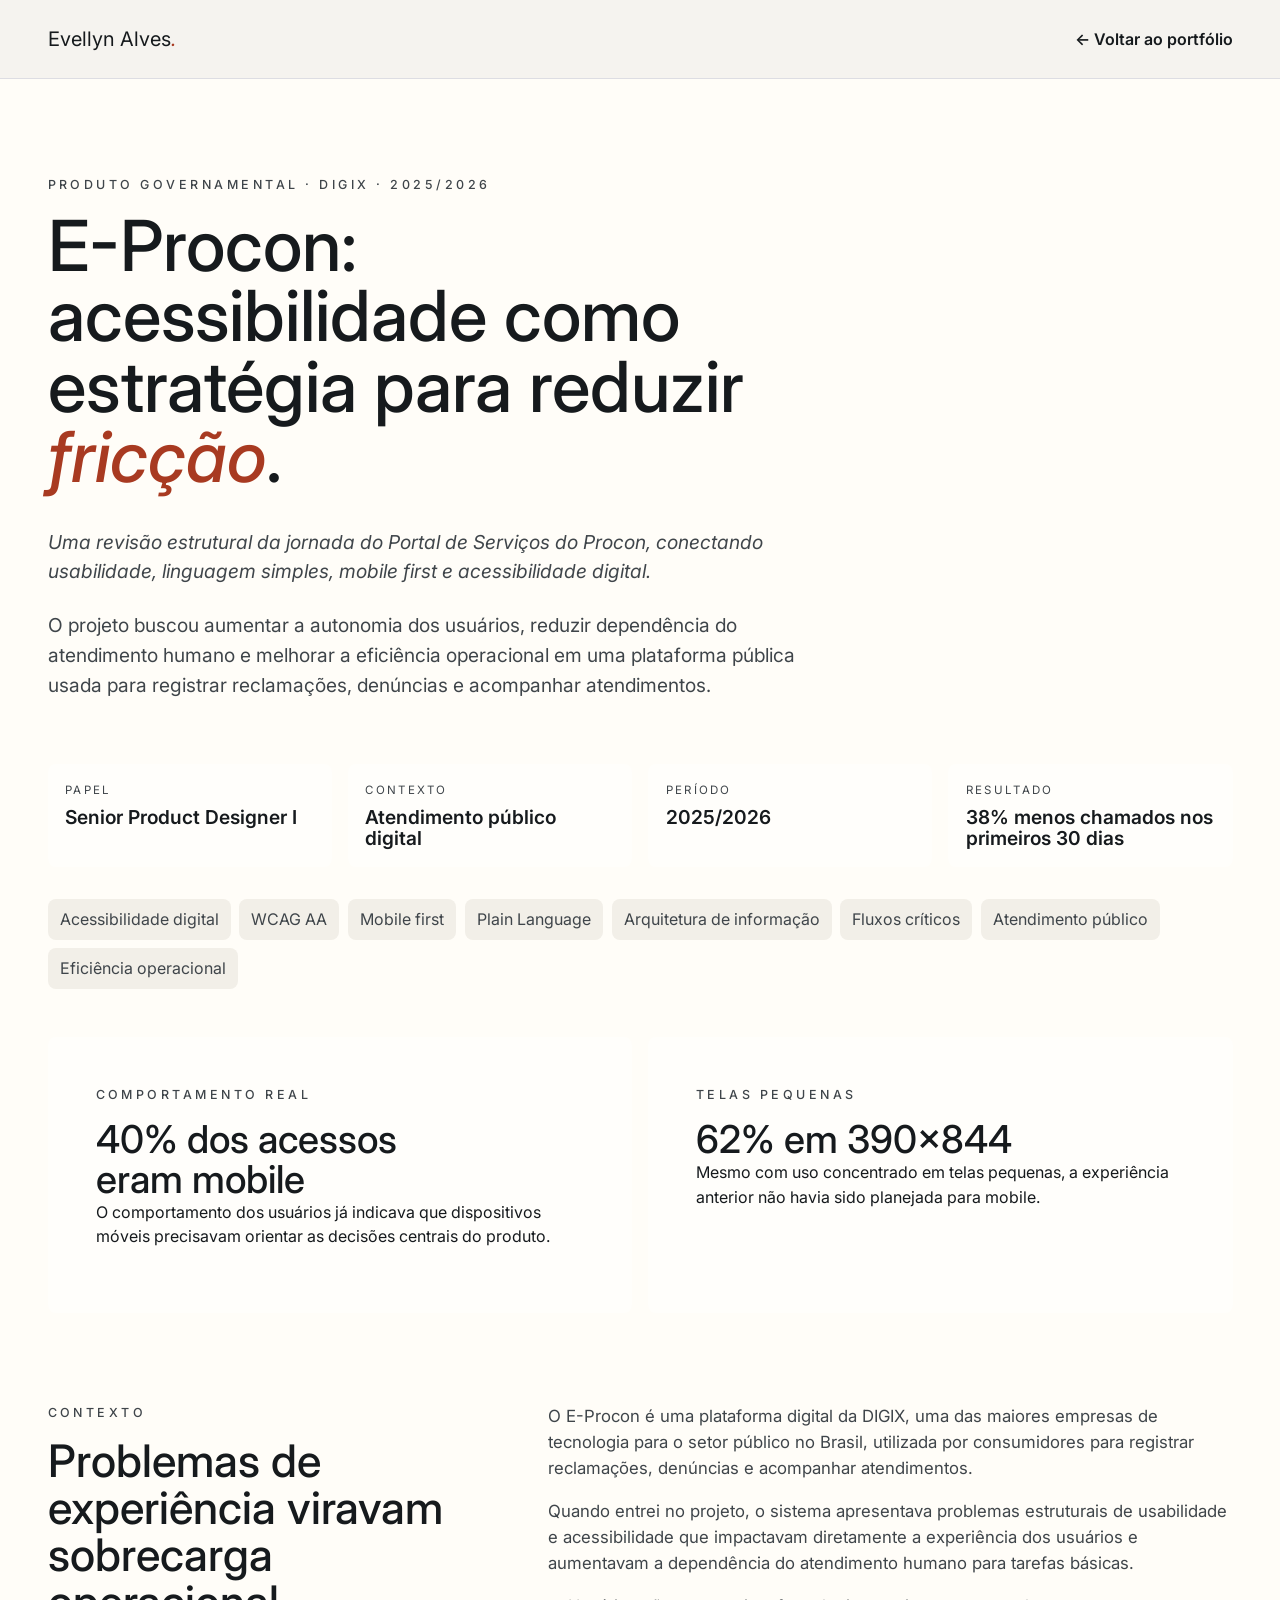
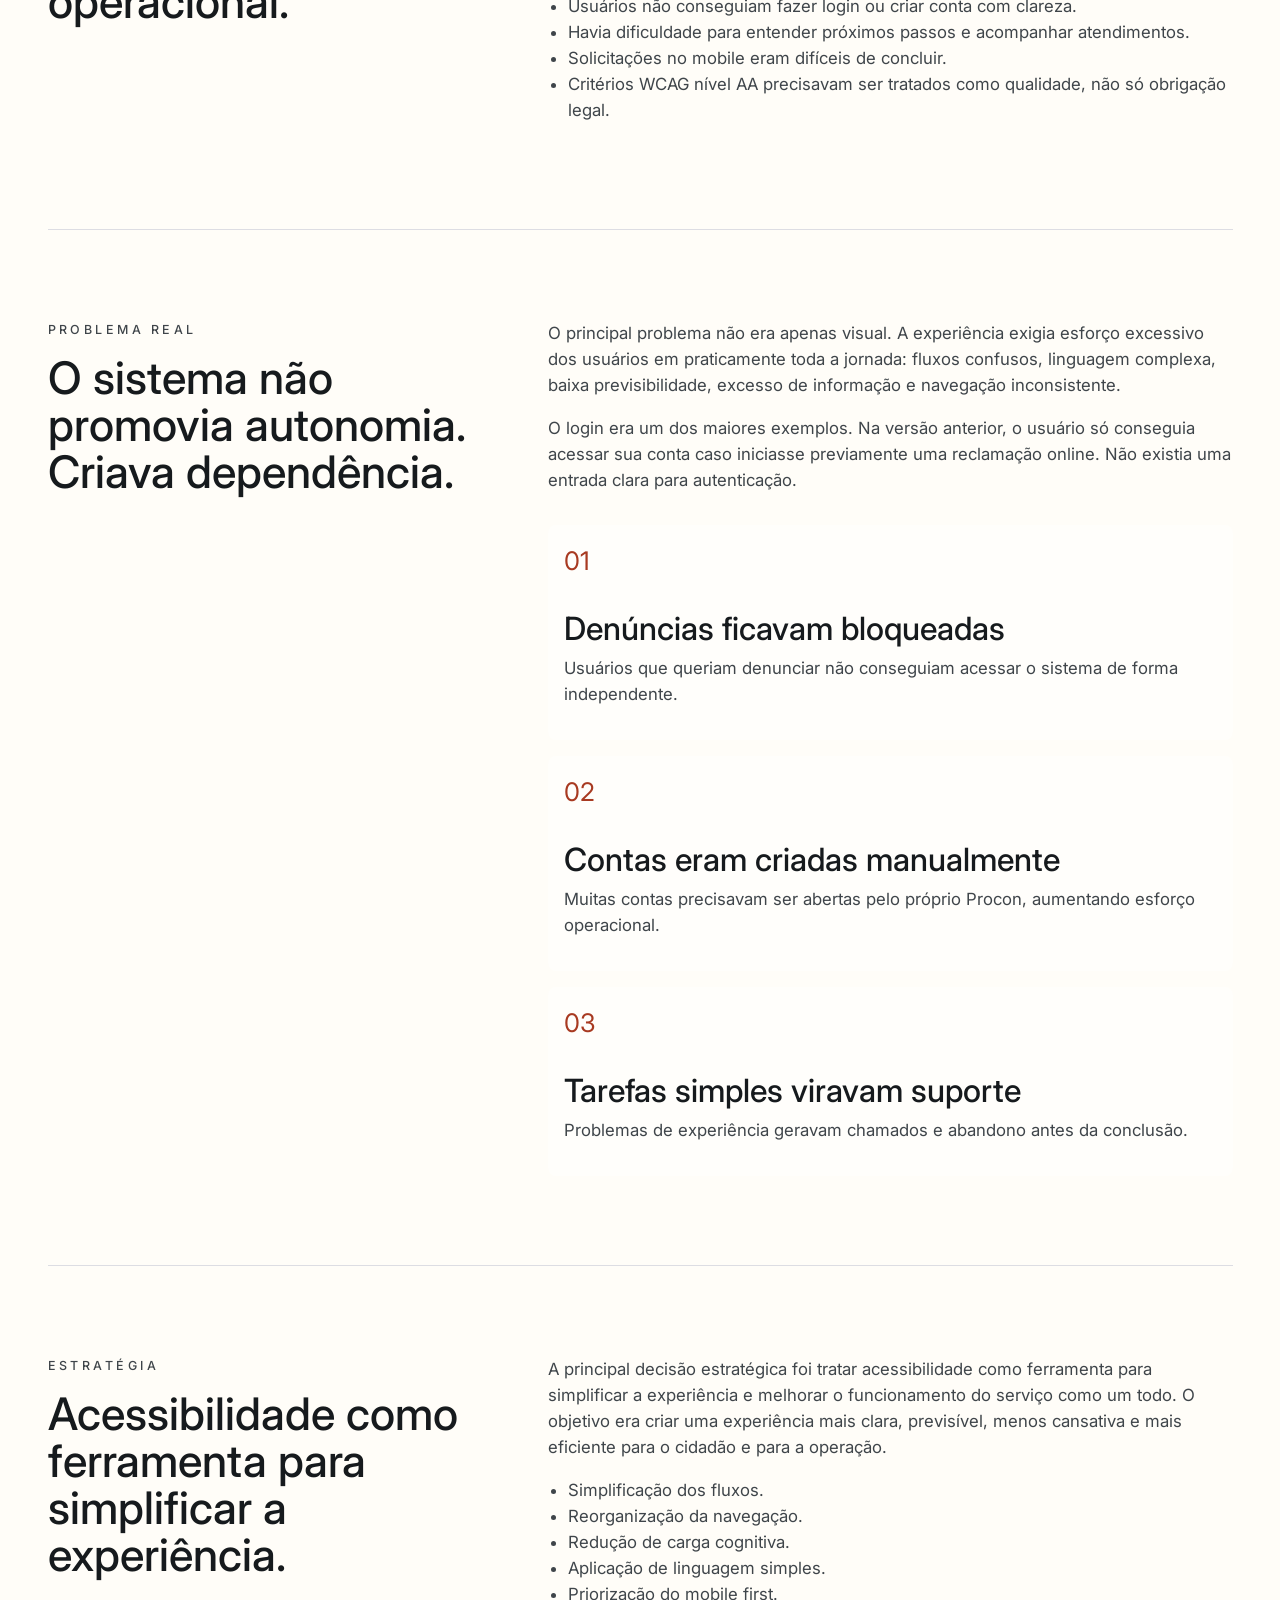
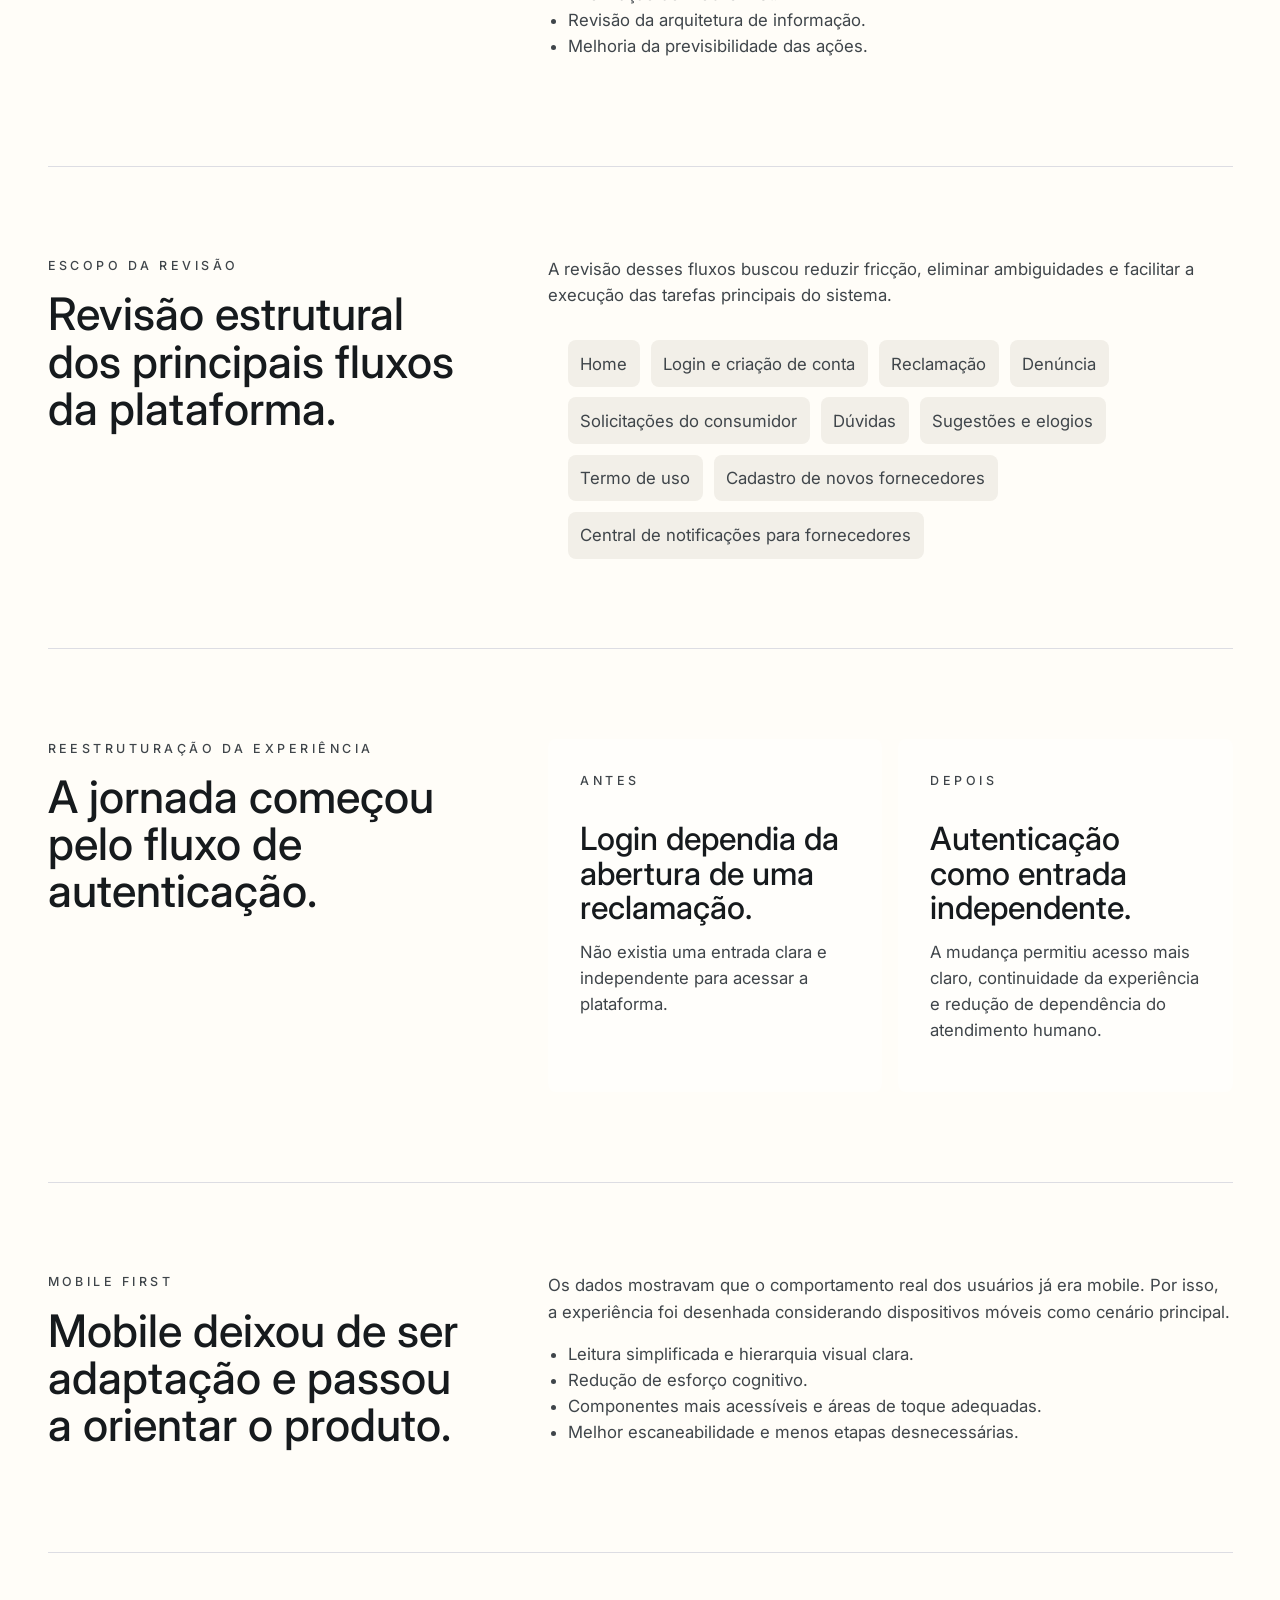
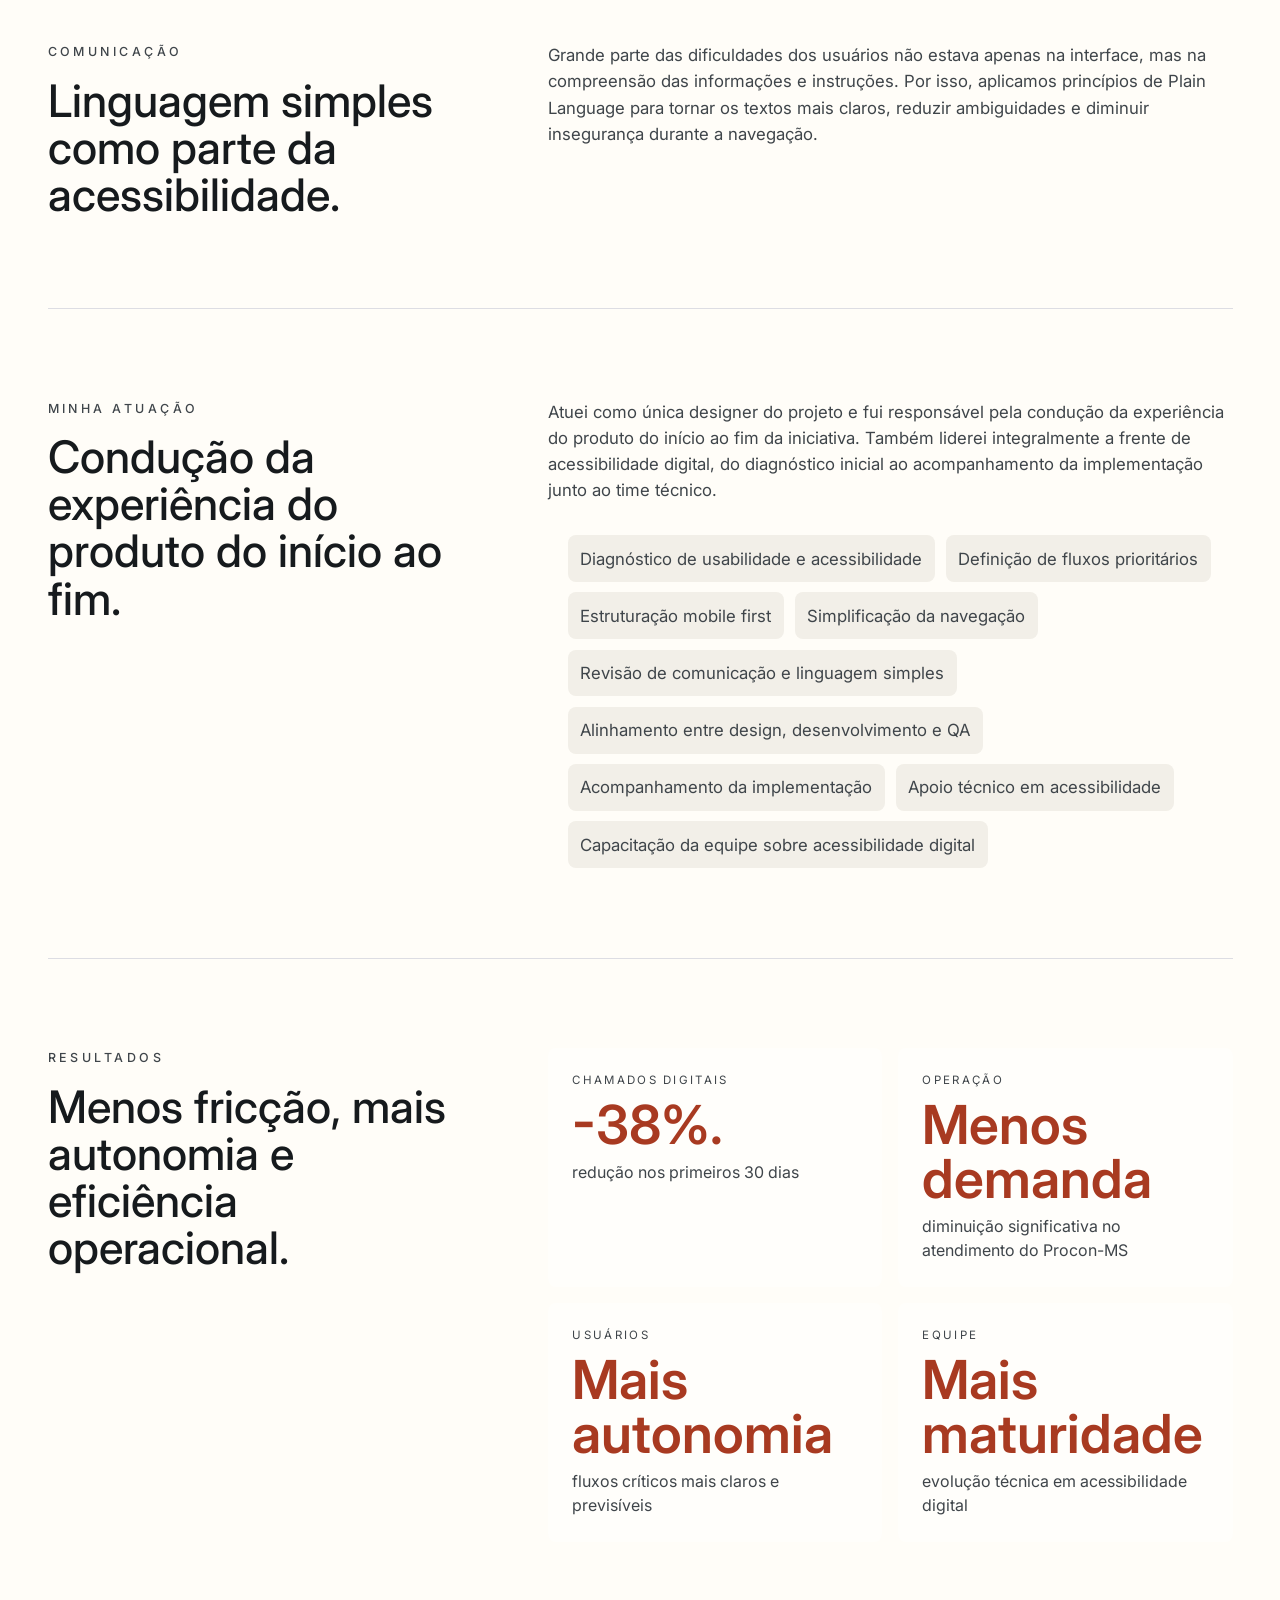
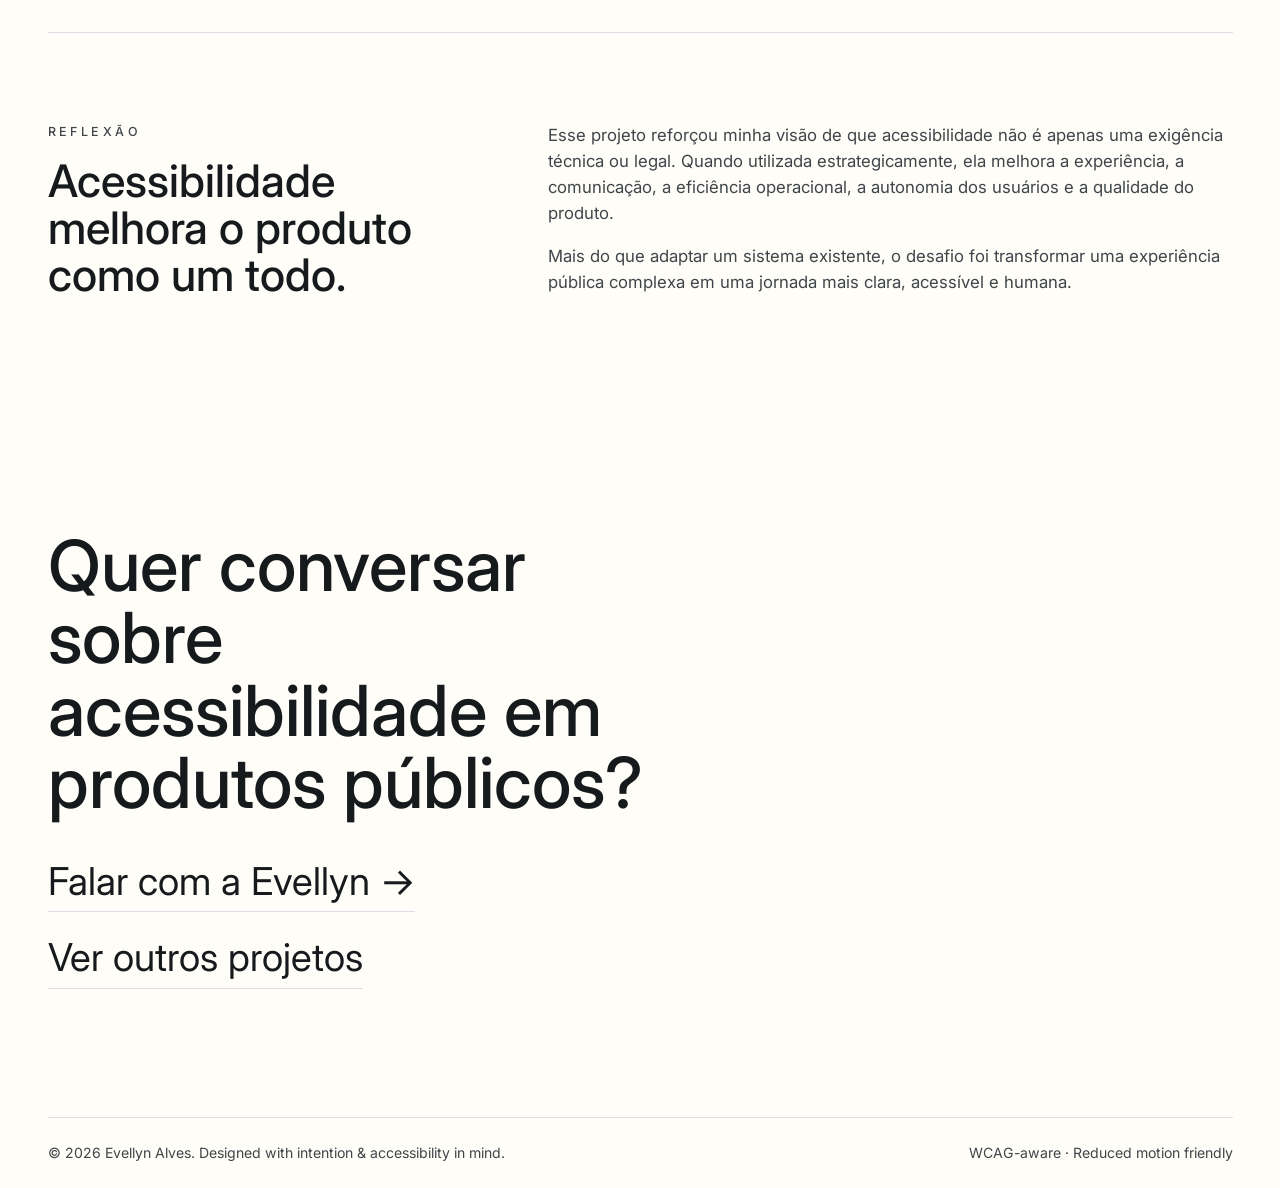
==== projetos/e-procon/index.html @ 85bf13d1 "portifolio V0 portifolio V0" ====
<!doctype html>
<html lang="pt-BR">
  <head>
    <meta charset="utf-8">
    <meta name="viewport" content="width=device-width, initial-scale=1">
    <meta
      name="description"
      content="Estudo de caso E-Procon sobre acessibilidade como estratégia para reduzir fricção, aumentar autonomia e melhorar a eficiência do atendimento público."
    >
    <title>E-Procon — Estudo de Caso · Evellyn Alves</title>
    <link rel="preconnect" href="https://fonts.googleapis.com">
    <link rel="preconnect" href="https://fonts.gstatic.com" crossorigin>
    <link
      href="https://fonts.googleapis.com/css2?family=Inter:wght@400;500;600;700;800&display=swap"
      rel="stylesheet"
    >
    <link rel="stylesheet" href="../../styles.css">
  </head>
  <body>
    <a class="skip-link" href="#main">Pular para o conteúdo principal</a>

    <header class="site-header">
      <nav class="nav case-nav" aria-label="Navegação do estudo de caso">
        <a class="brand" href="../../">Evellyn Alves<span>.</span></a>
        <a class="back-link" href="../../">← Voltar ao portfólio</a>
      </nav>
    </header>

    <main id="main" class="case-page">
      <section class="case-hero" aria-labelledby="case-title">
        <p class="eyebrow">Produto governamental · Digix · 2025/2026</p>
        <h1 id="case-title">E-Procon: acessibilidade como estratégia para reduzir <em>fricção</em>.</h1>
        <p class="case-note">
          Uma revisão estrutural da jornada do Portal de Serviços do Procon, conectando
          usabilidade, linguagem simples, mobile first e acessibilidade digital.
        </p>
        <p class="case-intro">
          O projeto buscou aumentar a autonomia dos usuários, reduzir dependência do
          atendimento humano e melhorar a eficiência operacional em uma plataforma pública
          usada para registrar reclamações, denúncias e acompanhar atendimentos.
        </p>

        <dl class="case-meta">
          <div><dt>Papel</dt><dd>Senior Product Designer I</dd></div>
          <div><dt>Contexto</dt><dd>Atendimento público digital</dd></div>
          <div><dt>Período</dt><dd>2025/2026</dd></div>
          <div><dt>Resultado</dt><dd>38% menos chamados nos primeiros 30 dias</dd></div>
        </dl>

        <ul class="tag-cloud" aria-label="Temas do projeto">
          <li>Acessibilidade digital</li>
          <li>WCAG AA</li>
          <li>Mobile first</li>
          <li>Plain Language</li>
          <li>Arquitetura de informação</li>
          <li>Fluxos críticos</li>
          <li>Atendimento público</li>
          <li>Eficiência operacional</li>
        </ul>
      </section>

      <section class="case-strip" aria-label="Indicadores que orientaram o projeto">
        <article>
          <p class="eyebrow">Comportamento real</p>
          <h2>40% dos acessos eram mobile</h2>
          <p>O comportamento dos usuários já indicava que dispositivos móveis precisavam orientar as decisões centrais do produto.</p>
        </article>
        <article>
          <p class="eyebrow">Telas pequenas</p>
          <h2>62% em 390x844</h2>
          <p>Mesmo com uso concentrado em telas pequenas, a experiência anterior não havia sido planejada para mobile.</p>
        </article>
      </section>

      <section class="case-section" aria-labelledby="context-title">
        <div>
          <p class="eyebrow">Contexto</p>
          <h2 id="context-title">Problemas de experiência viravam sobrecarga operacional.</h2>
        </div>
        <div class="case-copy">
          <p>
            O E-Procon é uma plataforma digital da DIGIX, uma das maiores empresas de
            tecnologia para o setor público no Brasil, utilizada por consumidores para
            registrar reclamações, denúncias e acompanhar atendimentos.
          </p>
          <p>
            Quando entrei no projeto, o sistema apresentava problemas estruturais de
            usabilidade e acessibilidade que impactavam diretamente a experiência dos
            usuários e aumentavam a dependência do atendimento humano para tarefas básicas.
          </p>
          <ul>
            <li>Usuários não conseguiam fazer login ou criar conta com clareza.</li>
            <li>Havia dificuldade para entender próximos passos e acompanhar atendimentos.</li>
            <li>Solicitações no mobile eram difíceis de concluir.</li>
            <li>Critérios WCAG nível AA precisavam ser tratados como qualidade, não só obrigação legal.</li>
          </ul>
        </div>
      </section>

      <section class="case-section" aria-labelledby="problem-title">
        <div>
          <p class="eyebrow">Problema real</p>
          <h2 id="problem-title">O sistema não promovia autonomia. Criava dependência.</h2>
        </div>
        <div class="case-copy">
          <p>
            O principal problema não era apenas visual. A experiência exigia esforço excessivo
            dos usuários em praticamente toda a jornada: fluxos confusos, linguagem complexa,
            baixa previsibilidade, excesso de informação e navegação inconsistente.
          </p>
          <p>
            O login era um dos maiores exemplos. Na versão anterior, o usuário só conseguia
            acessar sua conta caso iniciasse previamente uma reclamação online. Não existia
            uma entrada clara para autenticação.
          </p>
          <ol class="numbered-list">
            <li><h3>Denúncias ficavam bloqueadas</h3><p>Usuários que queriam denunciar não conseguiam acessar o sistema de forma independente.</p></li>
            <li><h3>Contas eram criadas manualmente</h3><p>Muitas contas precisavam ser abertas pelo próprio Procon, aumentando esforço operacional.</p></li>
            <li><h3>Tarefas simples viravam suporte</h3><p>Problemas de experiência geravam chamados e abandono antes da conclusão.</p></li>
          </ol>
        </div>
      </section>

      <section class="case-section" aria-labelledby="strategy-title">
        <div>
          <p class="eyebrow">Estratégia</p>
          <h2 id="strategy-title">Acessibilidade como ferramenta para simplificar a experiência.</h2>
        </div>
        <div class="case-copy">
          <p>
            A principal decisão estratégica foi tratar acessibilidade como ferramenta para
            simplificar a experiência e melhorar o funcionamento do serviço como um todo.
            O objetivo era criar uma experiência mais clara, previsível, menos cansativa e
            mais eficiente para o cidadão e para a operação.
          </p>
          <ul>
            <li>Simplificação dos fluxos.</li>
            <li>Reorganização da navegação.</li>
            <li>Redução de carga cognitiva.</li>
            <li>Aplicação de linguagem simples.</li>
            <li>Priorização do mobile first.</li>
            <li>Revisão da arquitetura de informação.</li>
            <li>Melhoria da previsibilidade das ações.</li>
          </ul>
        </div>
      </section>

      <section class="case-section" aria-labelledby="scope-title">
        <div>
          <p class="eyebrow">Escopo da revisão</p>
          <h2 id="scope-title">Revisão estrutural dos principais fluxos da plataforma.</h2>
        </div>
        <div class="case-copy">
          <p>
            A revisão desses fluxos buscou reduzir fricção, eliminar ambiguidades e facilitar
            a execução das tarefas principais do sistema.
          </p>
          <ul class="case-pill-list">
            <li>Home</li>
            <li>Login e criação de conta</li>
            <li>Reclamação</li>
            <li>Denúncia</li>
            <li>Solicitações do consumidor</li>
            <li>Dúvidas</li>
            <li>Sugestões e elogios</li>
            <li>Termo de uso</li>
            <li>Cadastro de novos fornecedores</li>
            <li>Central de notificações para fornecedores</li>
          </ul>
        </div>
      </section>

      <section class="case-section" aria-labelledby="auth-title">
        <div>
          <p class="eyebrow">Reestruturação da experiência</p>
          <h2 id="auth-title">A jornada começou pelo fluxo de autenticação.</h2>
        </div>
        <div class="case-copy">
          <div class="before-after">
            <article>
              <p class="eyebrow">Antes</p>
              <h3>Login dependia da abertura de uma reclamação.</h3>
              <p>Não existia uma entrada clara e independente para acessar a plataforma.</p>
            </article>
            <article>
              <p class="eyebrow">Depois</p>
              <h3>Autenticação como entrada independente.</h3>
              <p>A mudança permitiu acesso mais claro, continuidade da experiência e redução de dependência do atendimento humano.</p>
            </article>
          </div>
        </div>
      </section>

      <section class="case-section" aria-labelledby="mobile-title">
        <div>
          <p class="eyebrow">Mobile first</p>
          <h2 id="mobile-title">Mobile deixou de ser adaptação e passou a orientar o produto.</h2>
        </div>
        <div class="case-copy">
          <p>
            Os dados mostravam que o comportamento real dos usuários já era mobile. Por isso,
            a experiência foi desenhada considerando dispositivos móveis como cenário principal.
          </p>
          <ul>
            <li>Leitura simplificada e hierarquia visual clara.</li>
            <li>Redução de esforço cognitivo.</li>
            <li>Componentes mais acessíveis e áreas de toque adequadas.</li>
            <li>Melhor escaneabilidade e menos etapas desnecessárias.</li>
          </ul>
        </div>
      </section>

      <section class="case-section" aria-labelledby="language-title">
        <div>
          <p class="eyebrow">Comunicação</p>
          <h2 id="language-title">Linguagem simples como parte da acessibilidade.</h2>
        </div>
        <div class="case-copy">
          <p>
            Grande parte das dificuldades dos usuários não estava apenas na interface, mas na
            compreensão das informações e instruções. Por isso, aplicamos princípios de Plain
            Language para tornar os textos mais claros, reduzir ambiguidades e diminuir
            insegurança durante a navegação.
          </p>
        </div>
      </section>

      <section class="case-section" aria-labelledby="role-title">
        <div>
          <p class="eyebrow">Minha atuação</p>
          <h2 id="role-title">Condução da experiência do produto do início ao fim.</h2>
        </div>
        <div class="case-copy">
          <p>
            Atuei como única designer do projeto e fui responsável pela condução da experiência
            do produto do início ao fim da iniciativa. Também liderei integralmente a frente de
            acessibilidade digital, do diagnóstico inicial ao acompanhamento da implementação
            junto ao time técnico.
          </p>
          <ul class="case-pill-list">
            <li>Diagnóstico de usabilidade e acessibilidade</li>
            <li>Definição de fluxos prioritários</li>
            <li>Estruturação mobile first</li>
            <li>Simplificação da navegação</li>
            <li>Revisão de comunicação e linguagem simples</li>
            <li>Alinhamento entre design, desenvolvimento e QA</li>
            <li>Acompanhamento da implementação</li>
            <li>Apoio técnico em acessibilidade</li>
            <li>Capacitação da equipe sobre acessibilidade digital</li>
          </ul>
        </div>
      </section>

      <section class="case-section" aria-labelledby="results-title">
        <div>
          <p class="eyebrow">Resultados</p>
          <h2 id="results-title">Menos fricção, mais autonomia e eficiência operacional.</h2>
        </div>
        <dl class="result-grid">
          <div><dt>Chamados digitais</dt><dd>-38%.</dd><p>redução nos primeiros 30 dias</p></div>
          <div><dt>Operação</dt><dd>Menos demanda</dd><p>diminuição significativa no atendimento do Procon-MS</p></div>
          <div><dt>Usuários</dt><dd>Mais autonomia</dd><p>fluxos críticos mais claros e previsíveis</p></div>
          <div><dt>Equipe</dt><dd>Mais maturidade</dd><p>evolução técnica em acessibilidade digital</p></div>
        </dl>
      </section>

      <section class="case-section" aria-labelledby="reflection-title">
        <div>
          <p class="eyebrow">Reflexão</p>
          <h2 id="reflection-title">Acessibilidade melhora o produto como um todo.</h2>
        </div>
        <div class="case-copy">
          <p>
            Esse projeto reforçou minha visão de que acessibilidade não é apenas uma exigência
            técnica ou legal. Quando utilizada estrategicamente, ela melhora a experiência, a
            comunicação, a eficiência operacional, a autonomia dos usuários e a qualidade do
            produto.
          </p>
          <p>
            Mais do que adaptar um sistema existente, o desafio foi transformar uma experiência
            pública complexa em uma jornada mais clara, acessível e humana.
          </p>
        </div>
      </section>

      <section class="case-contact" aria-labelledby="case-contact-title">
        <h2 id="case-contact-title">Quer conversar sobre acessibilidade em produtos públicos?</h2>
        <a href="mailto:evellyn.mf.alves@gmail.com?subject=Projeto%20com%20foco%20em%20acessibilidade">Falar com a Evellyn →</a>
        <a href="../../">Ver outros projetos</a>
      </section>
    </main>

    <footer class="site-footer">
      <p>&copy; 2026 Evellyn Alves. Designed with intention & accessibility in mind.</p>
      <p>WCAG-aware · Reduced motion friendly</p>
    </footer>
  </body>
</html>
---- styles.css ----
:root {
  --paper: #fffdf8;
  --ink: #161a1d;
  --muted: #3f454a;
  --faint: #dddde3;
  --soft: #f2efe8;
  --accent: #a83a21;
  --accent-dark: #732412;
  --white: #ffffff;
  --radius: 8px;
  --serif: "Inter", Arial, sans-serif;
  --sans: "Inter", Arial, sans-serif;
}

* {
  box-sizing: border-box;
}

html {
  scroll-behavior: smooth;
}

body {
  margin: 0;
  background: var(--paper);
  color: var(--ink);
  font-family: var(--sans);
  line-height: 1.55;
}

a {
  color: inherit;
}

a:focus-visible {
  outline: 3px solid var(--accent);
  outline-offset: 5px;
}

.skip-link {
  position: absolute;
  left: 1rem;
  top: 1rem;
  z-index: 30;
  transform: translateY(-160%);
  background: var(--ink);
  color: var(--white);
  font-weight: 700;
  padding: 0.75rem 1rem;
}

.skip-link:focus {
  transform: translateY(0);
}

.site-header {
  position: sticky;
  top: 0;
  z-index: 20;
  border-bottom: 1px solid var(--faint);
  background: rgba(244, 242, 238, 0.9);
  backdrop-filter: blur(18px);
}

.nav,
.hero,
.section,
.contact,
.site-footer {
  width: min(1185px, calc(100% - 5rem));
  margin-inline: auto;
}

.nav {
  display: grid;
  grid-template-columns: 1fr auto 1fr;
  align-items: center;
  gap: 1.5rem;
  min-height: 4.9rem;
}

.brand {
  font-family: var(--serif);
  font-size: 1.25rem;
  text-decoration: none;
}

.brand span,
em {
  color: var(--accent);
  font-style: italic;
}

.nav-list {
  display: flex;
  gap: 2rem;
  margin: 0;
  padding: 0;
  list-style: none;
}

.nav-list a {
  color: var(--ink);
  font-size: 0.92rem;
  text-decoration: none;
}

.nav-list a:hover,
.brand:hover {
  color: var(--accent-dark);
}

.nav-cta,
.outline-button {
  justify-self: end;
  border: 1px solid var(--faint);
  border-radius: var(--radius);
  background: var(--ink);
  color: var(--white);
  font-weight: 600;
  padding: 1rem 1.25rem;
  text-decoration: none;
}

.outline-button {
  background: transparent;
  color: var(--ink);
}

.nav-cta:hover,
.outline-button:hover {
  background: var(--accent);
  border-color: var(--accent);
  color: var(--white);
}

.hero {
  min-height: calc(100svh - 4.9rem);
  padding-block: clamp(7rem, 13vw, 10rem) 4rem;
}

.kicker,
.eyebrow,
.meta {
  color: var(--muted);
  font-size: 0.78rem;
  font-weight: 500;
  letter-spacing: 0.28em;
  text-transform: uppercase;
}

.kicker {
  display: flex;
  align-items: center;
  gap: 0.8rem;
  margin: 0 0 2.2rem;
}

.kicker span {
  display: inline-block;
  width: 2.5rem;
  height: 1px;
  background: var(--ink);
}

h1,
h2,
h3,
p {
  margin-top: 0;
}

h1,
h2,
h3 {
  font-family: var(--serif);
  font-weight: 500;
  letter-spacing: 0;
}

h1 {
  max-width: 14ch;
  margin-bottom: 2.2rem;
  font-size: clamp(3.75rem, 9vw, 7.5rem);
  line-height: 1;
}

h2 {
  max-width: 14ch;
  margin-bottom: 0;
  font-size: clamp(2.75rem, 5.5vw, 5.75rem);
  line-height: 1.03;
}

h3 {
  font-size: clamp(1.75rem, 2.8vw, 2.75rem);
  line-height: 1.08;
}

.hero-copy {
  max-width: 43rem;
  margin-left: auto;
  color: var(--muted);
  font-size: clamp(1.1rem, 1.7vw, 1.35rem);
}

.marquee {
  overflow: hidden;
  border-block: 1px solid var(--faint);
  background: var(--ink);
  color: var(--paper);
}

.marquee-track {
  display: flex;
  width: max-content;
  gap: 1.5rem;
  align-items: center;
  padding-block: 1.2rem;
  font-size: 0.85rem;
  font-weight: 600;
  letter-spacing: 0.18em;
  text-transform: uppercase;
  animation: move 34s linear infinite;
}

.marquee b {
  color: var(--accent);
}

.section {
  border-bottom: 1px solid var(--faint);
  padding-block: clamp(5rem, 9vw, 8rem);
}

.section-heading,
.restricted-heading,
.about {
  display: grid;
  grid-template-columns: minmax(0, 0.7fr) minmax(0, 1fr);
  gap: clamp(2rem, 6vw, 5rem);
}

.eyebrow {
  margin-bottom: 1rem;
}

.approach-list {
  display: grid;
  grid-template-columns: repeat(4, minmax(0, 1fr));
  gap: 1rem;
  margin: 4.5rem 0 0;
  padding: 0;
  list-style: none;
}

.approach-list li {
  min-height: 19rem;
  border-radius: var(--radius);
  background: rgba(255, 255, 255, 0.36);
  padding: 1.5rem;
}

.approach-list span,
.card-top span {
  display: block;
  margin-bottom: 4.5rem;
  color: var(--muted);
  font-family: var(--serif);
  font-size: 1.35rem;
}

.approach-list h3 {
  font-size: 2rem;
}

.approach-list p,
.case-feature p,
.about-content,
.site-footer {
  color: var(--muted);
}

.case-feature {
  display: block;
  margin-top: 4rem;
  border: 1px solid var(--faint);
  border-radius: var(--radius);
  color: inherit;
  text-decoration: none;
  overflow: hidden;
}

.case-feature article {
  display: grid;
  grid-template-columns: minmax(0, 1fr) minmax(17rem, 0.32fr);
  min-height: 30rem;
}

.case-feature article > div:first-child {
  display: flex;
  flex-direction: column;
  justify-content: space-between;
  padding: clamp(1.5rem, 4vw, 3rem);
}

.case-feature h3 {
  max-width: 16ch;
  margin-bottom: 1rem;
  font-size: clamp(2.75rem, 5.5vw, 5.5rem);
}

.case-feature strong,
.contact a {
  color: var(--ink);
  font-weight: 600;
  text-decoration: none;
}

.case-facts {
  display: grid;
  align-content: stretch;
  margin: 0;
  border-left: 1px solid var(--faint);
}

.case-facts div {
  padding: 1.5rem;
  border-bottom: 1px solid var(--faint);
}

.case-facts div:last-child {
  border-bottom: 0;
}

.case-facts dt {
  color: var(--muted);
  font-size: 0.78rem;
  letter-spacing: 0.2em;
  text-transform: uppercase;
}

.case-facts dd {
  margin: 0.35rem 0 0;
  font-family: var(--serif);
  font-size: 1.8rem;
}

.restricted-heading {
  align-items: center;
  margin-top: 5rem;
  border-top: 1px solid var(--faint);
  padding-top: 2rem;
}

.restricted-heading h3 {
  margin: 0;
}

.about {
  align-items: start;
}

.about-content {
  font-size: 1.08rem;
}

blockquote {
  margin: 2rem 0 0;
  color: var(--ink);
  font-family: var(--serif);
  font-size: clamp(1.5rem, 3vw, 2.75rem);
  line-height: 1.05;
}

.stats {
  display: grid;
  grid-column: 1 / -1;
  grid-template-columns: repeat(3, 1fr);
  margin: 4rem 0 0;
  border-top: 1px solid var(--faint);
  border-radius: var(--radius);
}

.stats div {
  padding: 1.5rem 0;
}

.stats dt {
  color: var(--muted);
  font-size: 0.75rem;
  letter-spacing: 0.2em;
  text-transform: uppercase;
}

.stats dd {
  margin: 0;
  color: var(--accent);
  font-family: var(--serif);
  font-size: clamp(2rem, 4.5vw, 4rem);
  font-weight: 600;
  line-height: 1;
}

.stats p {
  margin: 0;
  color: var(--muted);
}

.recommendations {
  border-bottom: 1px solid var(--faint);
}

.recommendation-marquee {
  overflow: hidden;
  margin-top: 4rem;
  border-block: 1px solid var(--faint);
  padding-block: 1.5rem;
}

.recommendation-track {
  display: flex;
  width: max-content;
  gap: 1rem;
  animation: recommendations-roll 90s linear infinite;
}

.recommendation-marquee:hover .recommendation-track,
.recommendation-marquee:focus-within .recommendation-track {
  animation-play-state: paused;
}

.recommendation-card {
  display: flex;
  flex-direction: column;
  justify-content: flex-start;
  width: min(32rem, calc(100vw - 3rem));
  min-height: 25rem;
  border: 1px solid var(--faint);
  border-radius: var(--radius);
  background: rgba(255, 255, 255, 0.48);
  box-shadow: 0 18px 50px rgba(17, 17, 17, 0.06);
  padding: clamp(1.35rem, 3vw, 2rem);
}

.recommendation-card h3 {
  margin: 0;
  font-size: clamp(1.5rem, 2.5vw, 2.25rem);
}

.recommendation-card .role {
  margin: 0.25rem 0 1.5rem;
  color: var(--accent-dark);
  font-size: 0.82rem;
  font-weight: 600;
  letter-spacing: 0.04em;
  text-transform: none;
}

.recommendation-card blockquote {
  max-width: 12ch;
  margin: auto 0 1.5rem;
  color: var(--accent);
  font-size: clamp(1.5rem, 3vw, 2.75rem);
}

.recommendation-card p {
  color: var(--muted);
  font-size: 0.98rem;
  line-height: 1.55;
}

.recommendation-link {
  display: inline-block;
  margin-top: 2rem;
  border-bottom: 1px solid var(--faint);
  font-weight: 600;
  text-decoration: none;
}

.contact {
  padding-block: clamp(5rem, 10vw, 9rem);
}

.contact h2 {
  max-width: 16ch;
  margin-bottom: 3rem;
}

.contact address {
  display: grid;
  gap: 1rem;
  font-style: normal;
}

.contact a {
  width: fit-content;
  border-bottom: 1px solid var(--faint);
  font-family: var(--serif);
  font-size: clamp(1.5rem, 3vw, 3rem);
  line-height: 1.1;
}

.site-footer {
  display: flex;
  justify-content: space-between;
  gap: 1rem;
  border-top: 1px solid var(--faint);
  padding-block: 1.5rem;
  font-size: 0.88rem;
}

.site-footer p {
  margin: 0;
}

.case-nav {
  grid-template-columns: 1fr auto;
}

.back-link {
  justify-self: end;
  font-weight: 600;
  text-decoration: none;
}

.case-page {
  background: var(--paper);
}

.case-hero,
.case-section,
.case-strip,
.case-quote,
.case-contact {
  width: min(1185px, calc(100% - 5rem));
  margin-inline: auto;
}

.case-hero {
  min-height: auto;
  padding-block: clamp(4rem, 8vw, 6rem) 3rem;
}

.case-hero h1 {
  max-width: 16ch;
  font-size: clamp(2.4rem, 5.5vw, 4.8rem);
  line-height: 1;
}

.case-note,
.case-intro {
  max-width: 48rem;
  color: var(--muted);
  font-size: clamp(1.05rem, 1.5vw, 1.28rem);
}

.case-note {
  margin-top: 2rem;
  font-style: italic;
}

.case-intro {
  margin-top: 1.5rem;
}

.case-meta {
  display: grid;
  grid-template-columns: repeat(4, minmax(0, 1fr));
  gap: 1rem;
  margin: 4rem 0 0;
}

.case-meta div {
  border-radius: var(--radius);
  background: rgba(255, 255, 255, 0.36);
  padding: 1.1rem;
}

.case-meta dt,
.result-grid dt {
  color: var(--muted);
  font-size: 0.72rem;
  letter-spacing: 0.2em;
  text-transform: uppercase;
}

.case-meta dd {
  margin: 0.45rem 0 0;
  font-family: var(--serif);
  font-size: 1.2rem;
  font-weight: 600;
  line-height: 1.1;
}

.tag-cloud {
  display: flex;
  flex-wrap: wrap;
  gap: 0.55rem;
  margin: 2rem 0 0;
  padding: 0;
  list-style: none;
}

.tag-cloud li {
  border-radius: var(--radius);
  background: var(--soft);
  color: var(--muted);
  padding: 0.5rem 0.75rem;
}

.case-strip {
  display: grid;
  grid-template-columns: repeat(2, minmax(0, 1fr));
  gap: 1rem;
}

.case-strip article {
  border-radius: var(--radius);
  background: rgba(255, 255, 255, 0.36);
  padding: clamp(1.5rem, 4vw, 3rem);
}

.case-strip article + article {
  border-left: 0;
}

.case-strip h2 {
  max-width: 16ch;
  font-size: clamp(1.5rem, 3vw, 2.75rem);
}

.case-section {
  display: grid;
  grid-template-columns: minmax(0, 0.62fr) minmax(0, 1fr);
  gap: clamp(2rem, 6vw, 5rem);
  padding-block: clamp(4rem, 7vw, 6rem);
}

.case-section + .case-section {
  border-top: 1px solid var(--faint);
}

.case-section h2 {
  max-width: 16ch;
  font-size: clamp(1.75rem, 3.5vw, 3.5rem);
  line-height: 1.05;
}

.case-copy {
  color: var(--muted);
  font-size: 1.05rem;
}

.case-copy h3 {
  margin: 2rem 0 0.5rem;
  color: var(--ink);
  font-size: 2rem;
}

.case-copy ul {
  padding-left: 1.2rem;
}

.case-pill-list {
  display: flex;
  flex-wrap: wrap;
  gap: 0.65rem;
  margin: 2rem 0 0;
  padding: 0;
  list-style: none;
}

.case-pill-list li {
  border-radius: var(--radius);
  background: var(--soft);
  color: var(--muted);
  padding: 0.65rem 0.8rem;
}

.before-after {
  display: grid;
  grid-template-columns: repeat(2, minmax(0, 1fr));
  gap: 1rem;
}

.before-after article {
  border-radius: var(--radius);
  background: rgba(255, 255, 255, 0.36);
  padding: clamp(1.25rem, 3vw, 2rem);
}

.before-after h3 {
  margin-bottom: 0.85rem;
}

.video-card {
  margin: 0;
}

.video-card iframe {
  width: 100%;
  aspect-ratio: 16 / 9;
  border: 0;
  border-radius: var(--radius) var(--radius) 0 0;
  background: var(--soft);
}

.video-card figcaption {
  display: flex;
  justify-content: space-between;
  gap: 1rem;
  border: 0;
  border-radius: 0 0 var(--radius) var(--radius);
  padding: 1rem;
}

.numbered-list,
.method-grid {
  display: grid;
  gap: 1rem;
  margin: 2rem 0 0;
  padding: 0;
  list-style: none;
}

.numbered-list {
  counter-reset: item;
}

.numbered-list li,
.method-grid li {
  border-top: 0;
  border-radius: var(--radius);
  background: rgba(255, 255, 255, 0.34);
  padding-inline: 1rem;
  padding-top: 1rem;
  padding-bottom: 1rem;
}

.numbered-list li {
  counter-increment: item;
}

.numbered-list li::before {
  content: counter(item, decimal-leading-zero);
  display: block;
  margin-bottom: 1rem;
  color: var(--accent);
  font-family: var(--serif);
  font-size: 1.6rem;
}

.method-grid {
  grid-template-columns: repeat(2, minmax(0, 1fr));
}

.case-quote {
  padding-block: clamp(3rem, 8vw, 6rem);
}

.case-quote blockquote {
  max-width: 14ch;
}

.result-grid {
  display: grid;
  grid-template-columns: repeat(2, minmax(0, 1fr));
  gap: 1rem;
  margin: 0;
}

.result-grid div {
  border-radius: var(--radius);
  background: rgba(255, 255, 255, 0.36);
  padding: 1.5rem;
}

.result-grid dd {
  margin: 0.5rem 0;
  color: var(--accent);
  font-family: var(--serif);
  font-size: clamp(2rem, 4.2vw, 4rem);
  font-weight: 600;
  line-height: 1;
}

.result-grid p {
  margin: 0;
  color: var(--muted);
}

.learning-list {
  display: grid;
  gap: 1rem;
  margin: 0;
  padding: 0;
  list-style: none;
  font-family: var(--serif);
  font-size: clamp(1.5rem, 3vw, 2.75rem);
  line-height: 1.05;
}

.learning-list li {
  border-bottom: 0;
  border-radius: var(--radius);
  background: rgba(255, 255, 255, 0.34);
  padding: 1rem;
  padding-bottom: 1rem;
}

.case-contact {
  padding-block: clamp(5rem, 10vw, 8rem);
}

.case-contact h2 {
  margin-bottom: 2rem;
}

.case-contact a {
  display: block;
  width: fit-content;
  margin-top: 1rem;
  border-bottom: 1px solid var(--faint);
  font-family: var(--serif);
  font-size: clamp(1.5rem, 3vw, 3rem);
  text-decoration: none;
}

@keyframes move {
  to {
    transform: translateX(-50%);
  }
}

@keyframes recommendations-roll {
  to {
    transform: translateX(calc(-50% - 5rem));
  }
}

@media (max-width: 900px) {
  .nav,
  .hero,
  .section,
  .contact,
  .site-footer,
  .case-hero,
  .case-section,
  .case-strip,
  .case-quote,
  .case-contact {
    width: min(100% - 2rem, 1185px);
  }

  .nav {
    grid-template-columns: 1fr;
    padding-block: 1rem;
  }

  .nav-list {
    gap: 1rem;
    flex-wrap: wrap;
  }

  .nav-cta {
    justify-self: start;
  }

  .hero {
    min-height: auto;
  }

  h1 {
    max-width: 10ch;
  }

  .hero-copy {
    margin-left: 0;
  }

  .section-heading,
  .restricted-heading,
  .about,
  .case-feature article,
  .stats,
  .case-meta,
  .case-strip,
  .case-section,
  .method-grid,
  .result-grid,
  .before-after {
    grid-template-columns: 1fr;
  }

  .case-strip article + article {
    border-left: 0;
    border-top: 0;
  }

  .approach-list {
    grid-template-columns: repeat(2, minmax(0, 1fr));
  }

  .case-facts {
    border-top: 1px solid var(--faint);
    border-left: 0;
  }
}

@media (max-width: 560px) {
  .nav-list {
    display: none;
  }

  .nav-cta,
  .outline-button {
    width: 100%;
    text-align: center;
  }

  h1 {
    font-size: clamp(3rem, 16vw, 4.8rem);
  }

  .approach-list {
    grid-template-columns: 1fr;
  }

  .approach-list span {
    margin-bottom: 2rem;
  }

  .restricted-heading {
    align-items: stretch;
  }

  .site-footer {
    flex-direction: column;
  }
}

@media (prefers-reduced-motion: reduce) {
  *,
  *::before,
  *::after {
    scroll-behavior: auto !important;
    animation-duration: 0.01ms !important;
    animation-iteration-count: 1 !important;
    transition-duration: 0.01ms !important;
  }

  .recommendation-track {
    width: auto;
    flex-wrap: wrap;
    animation: none !important;
  }

  .recommendation-card[aria-hidden="true"] {
    display: none;
  }
}
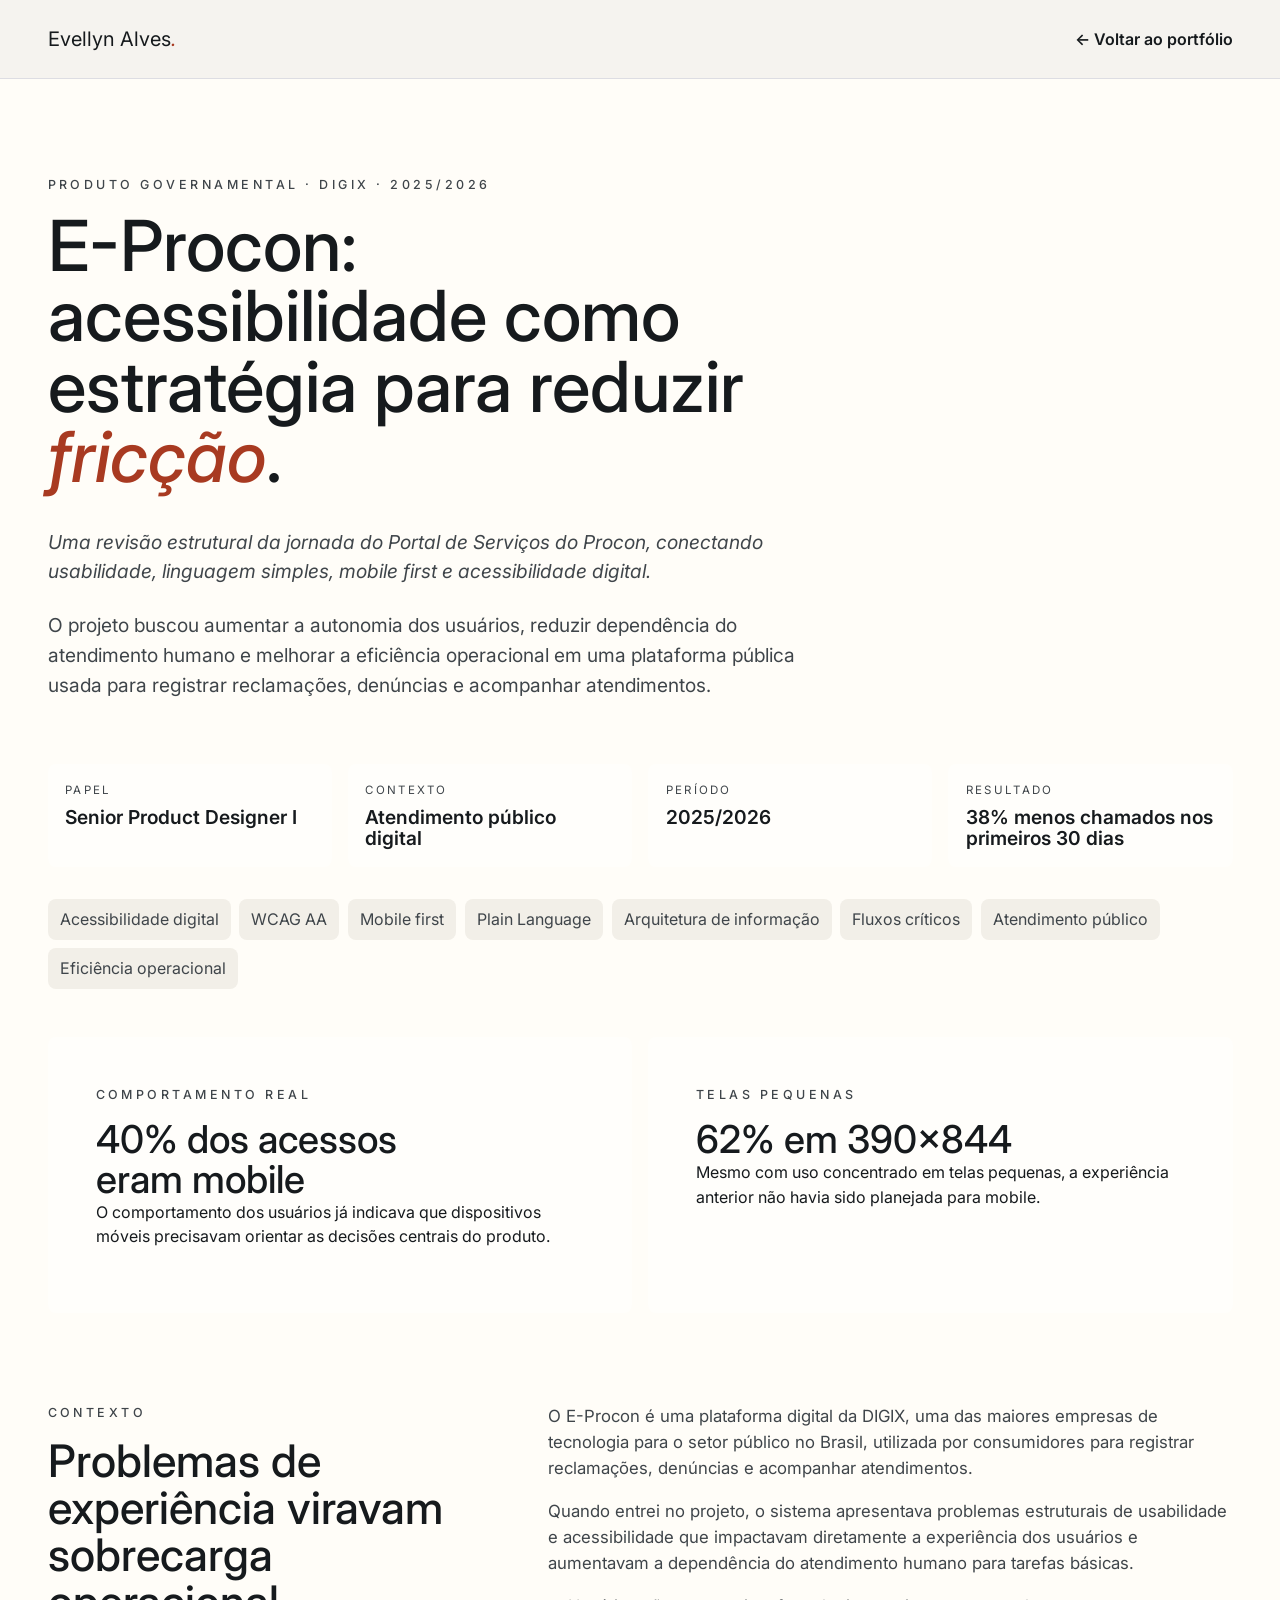
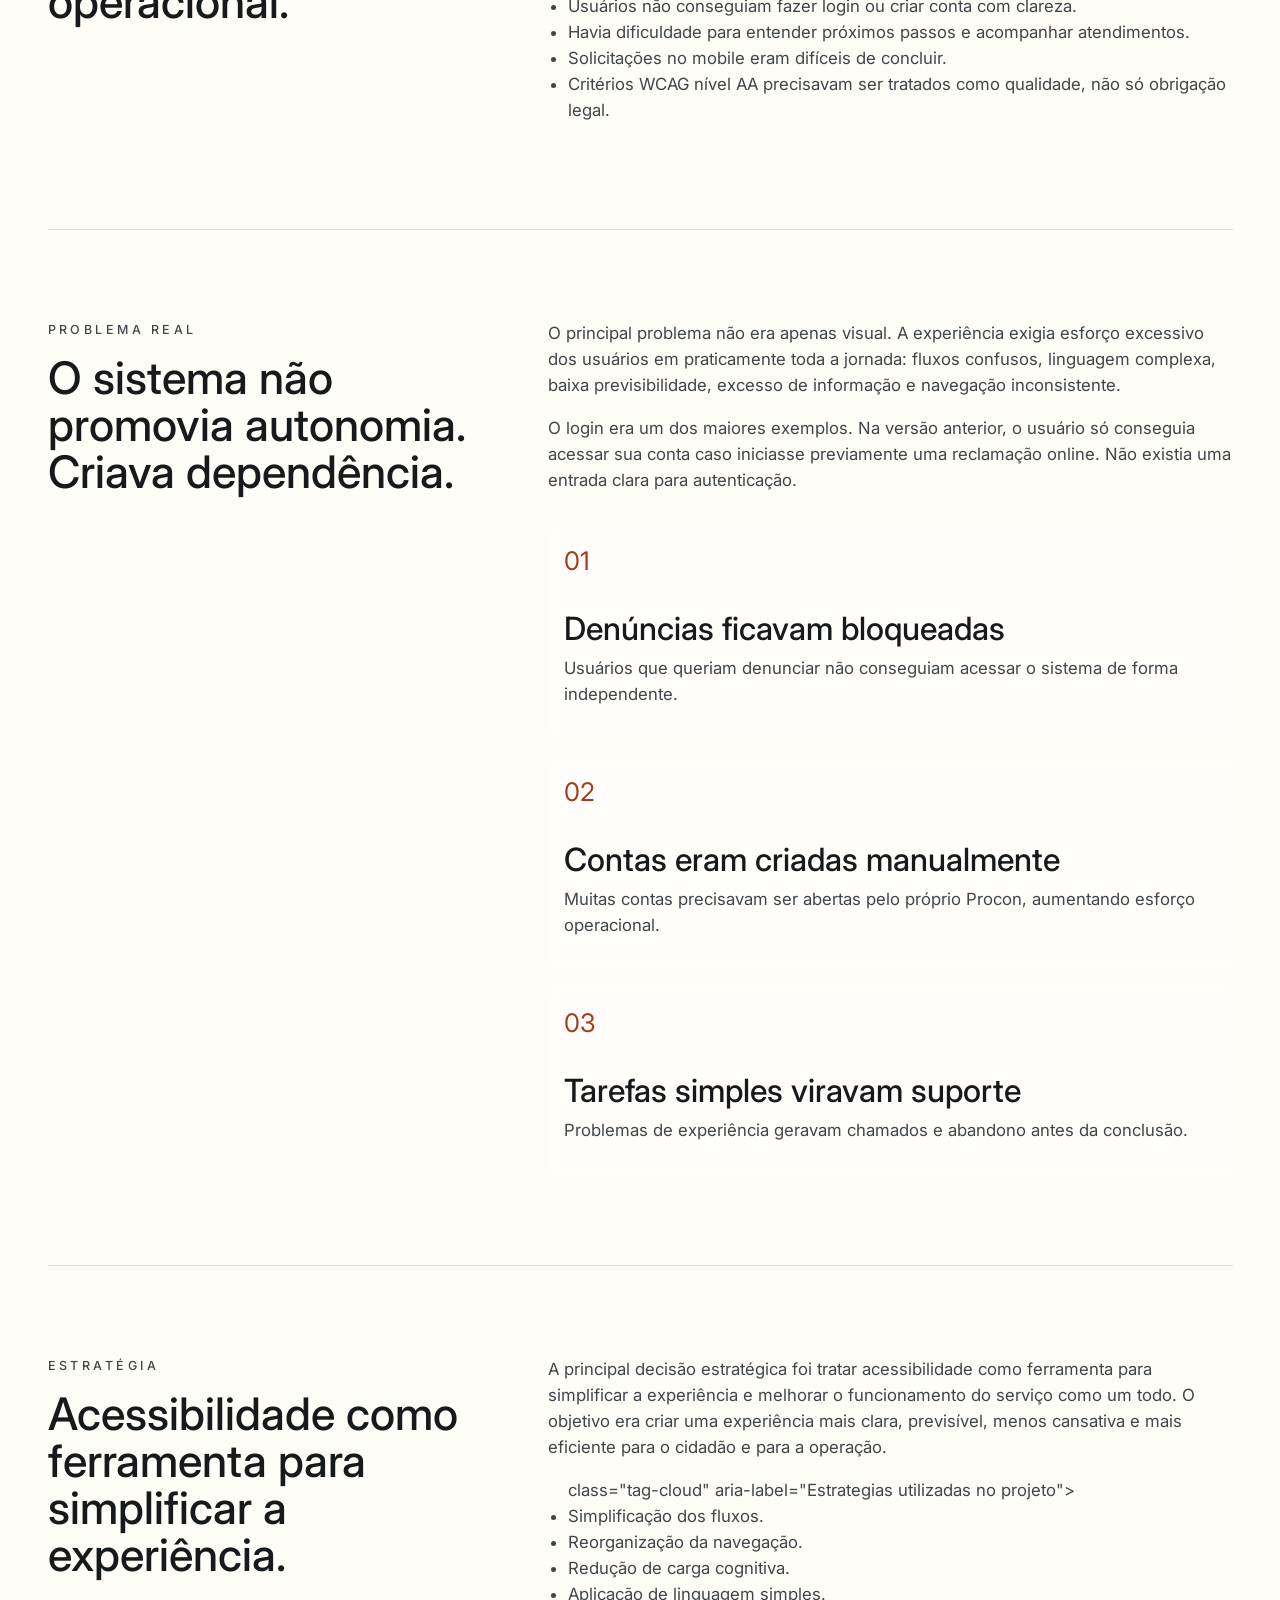
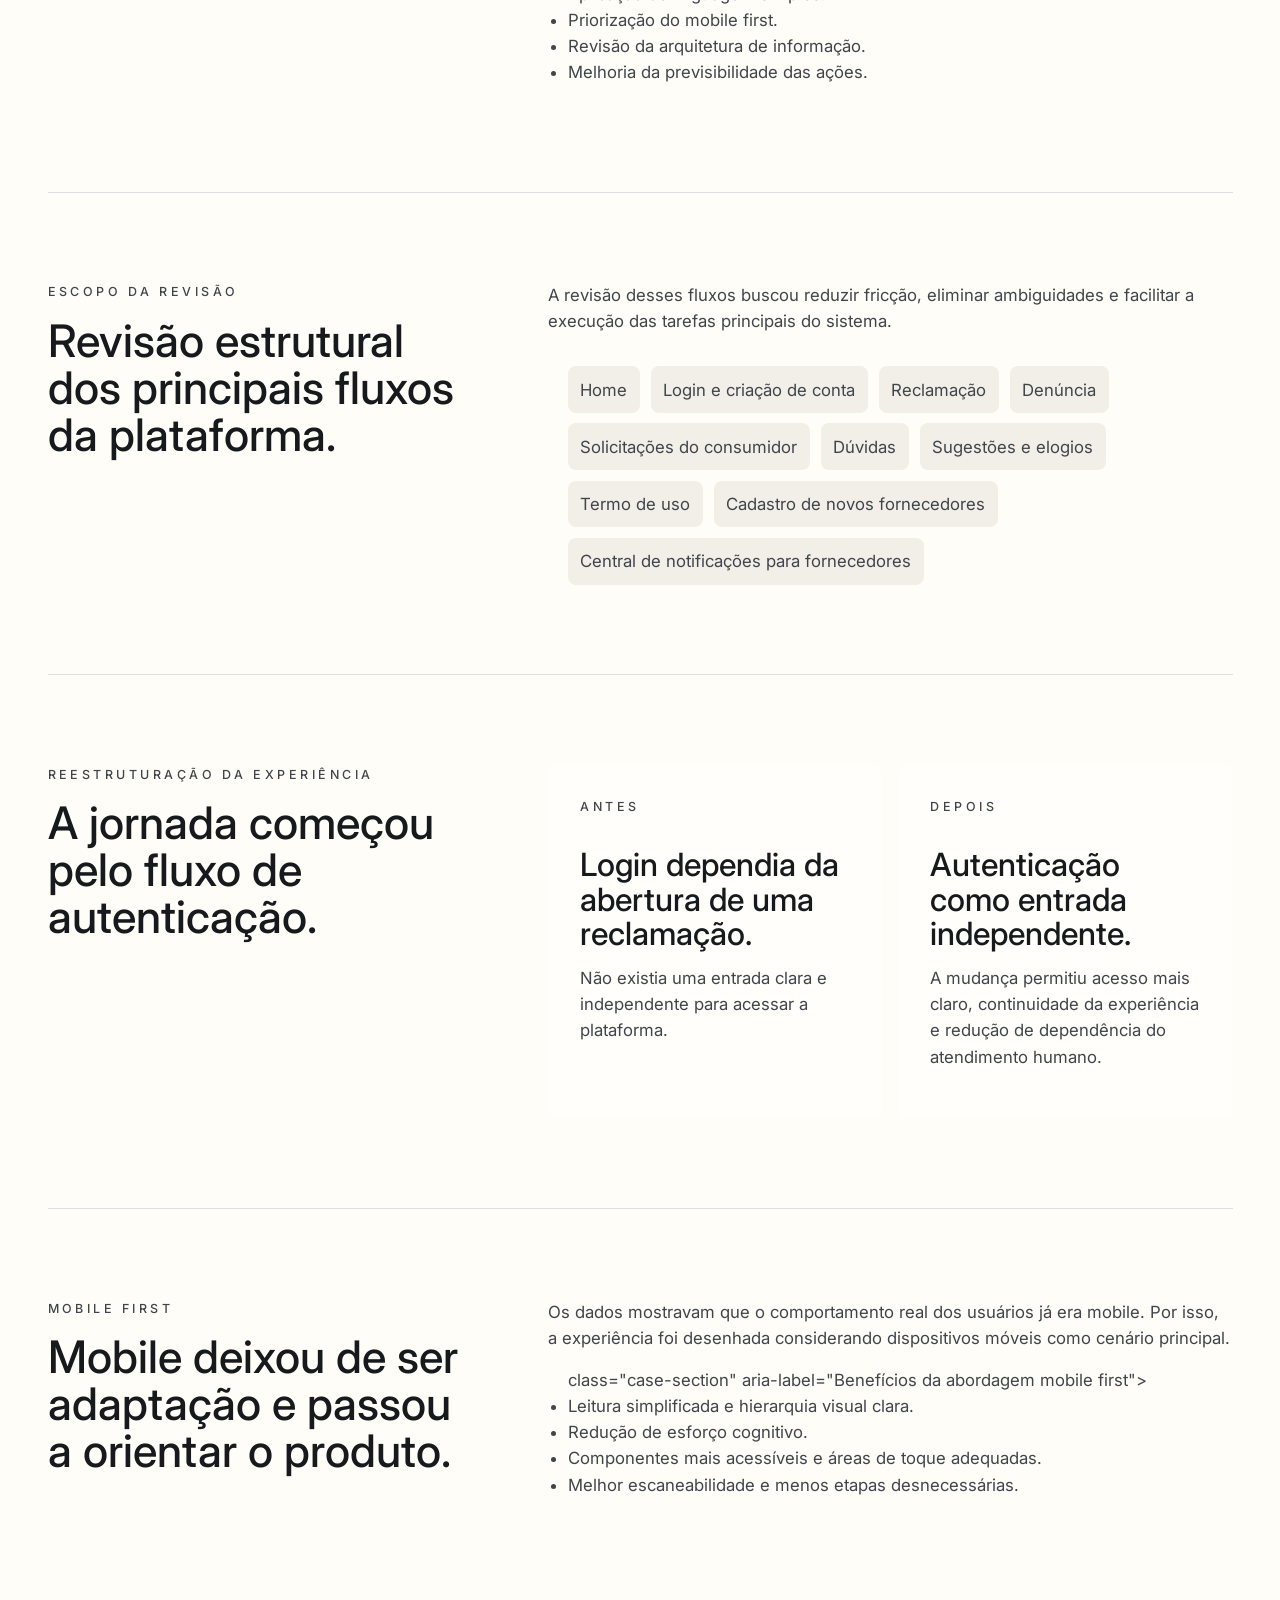
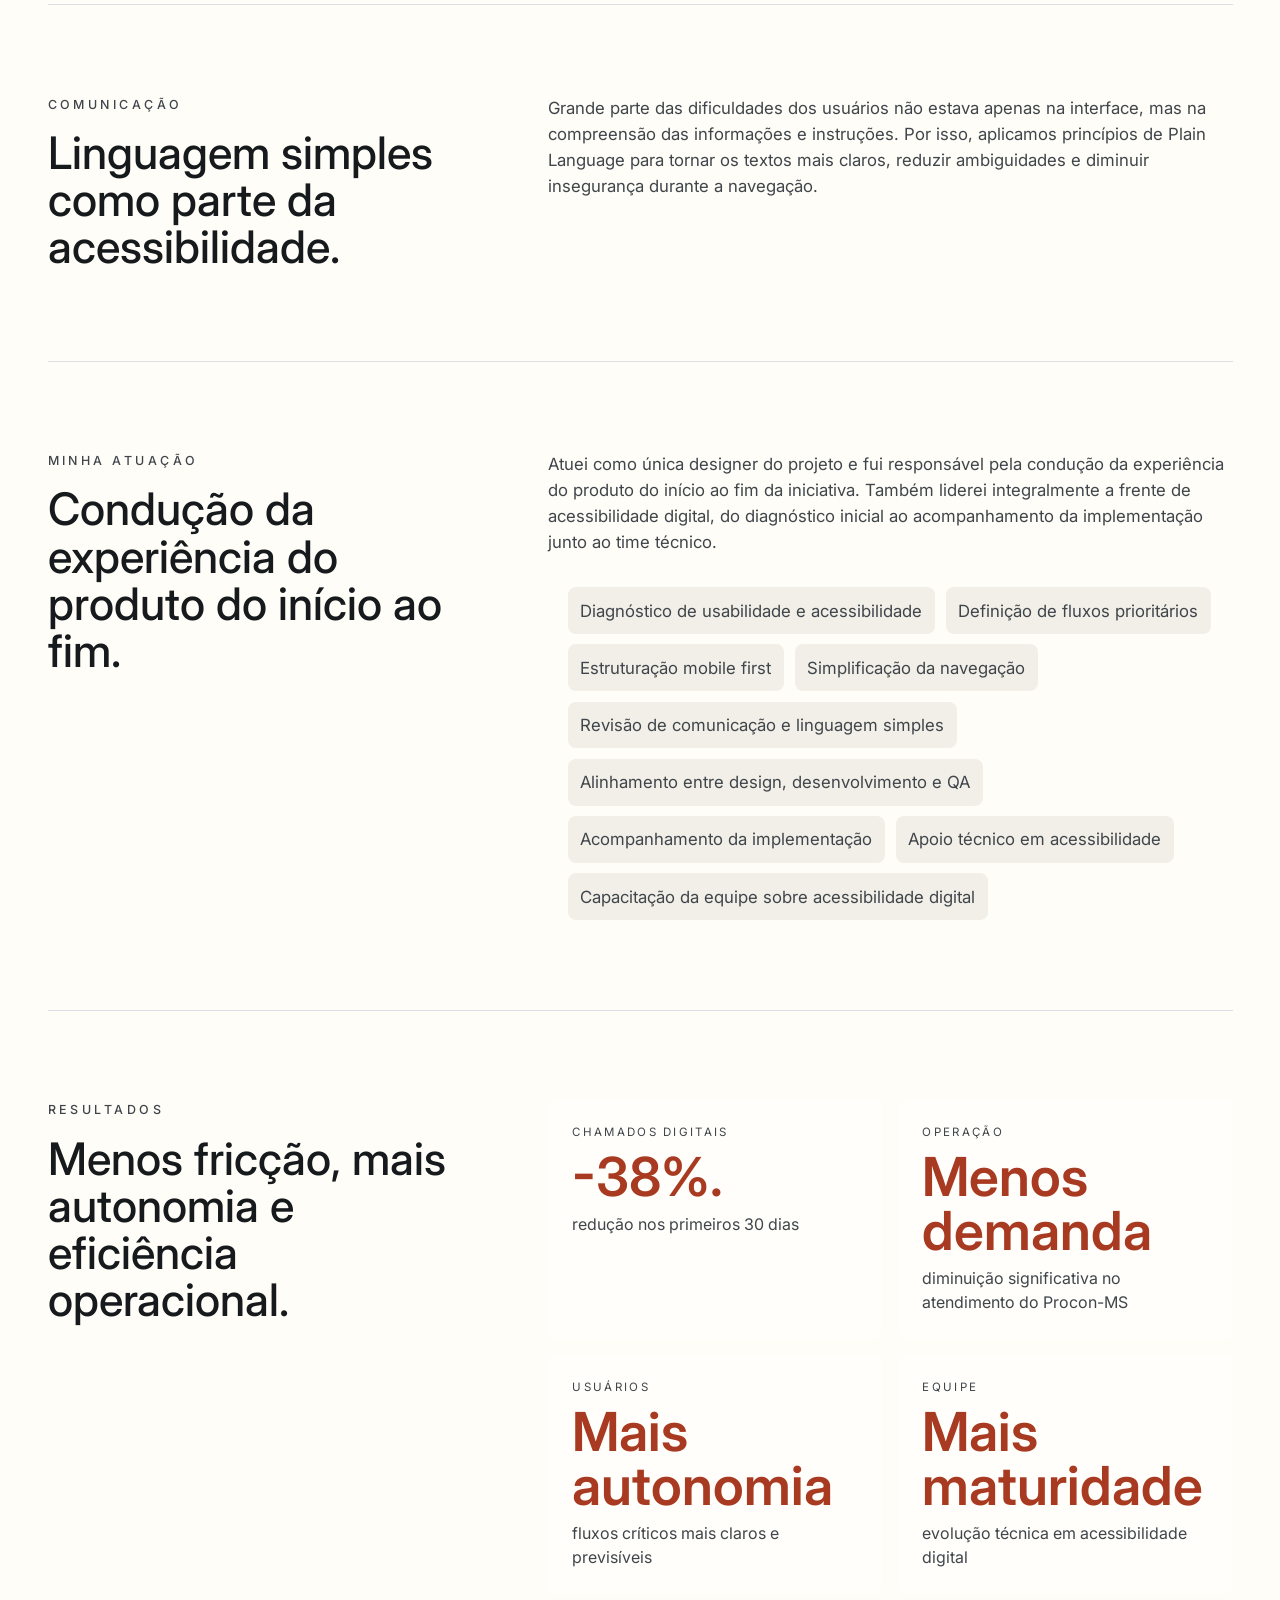
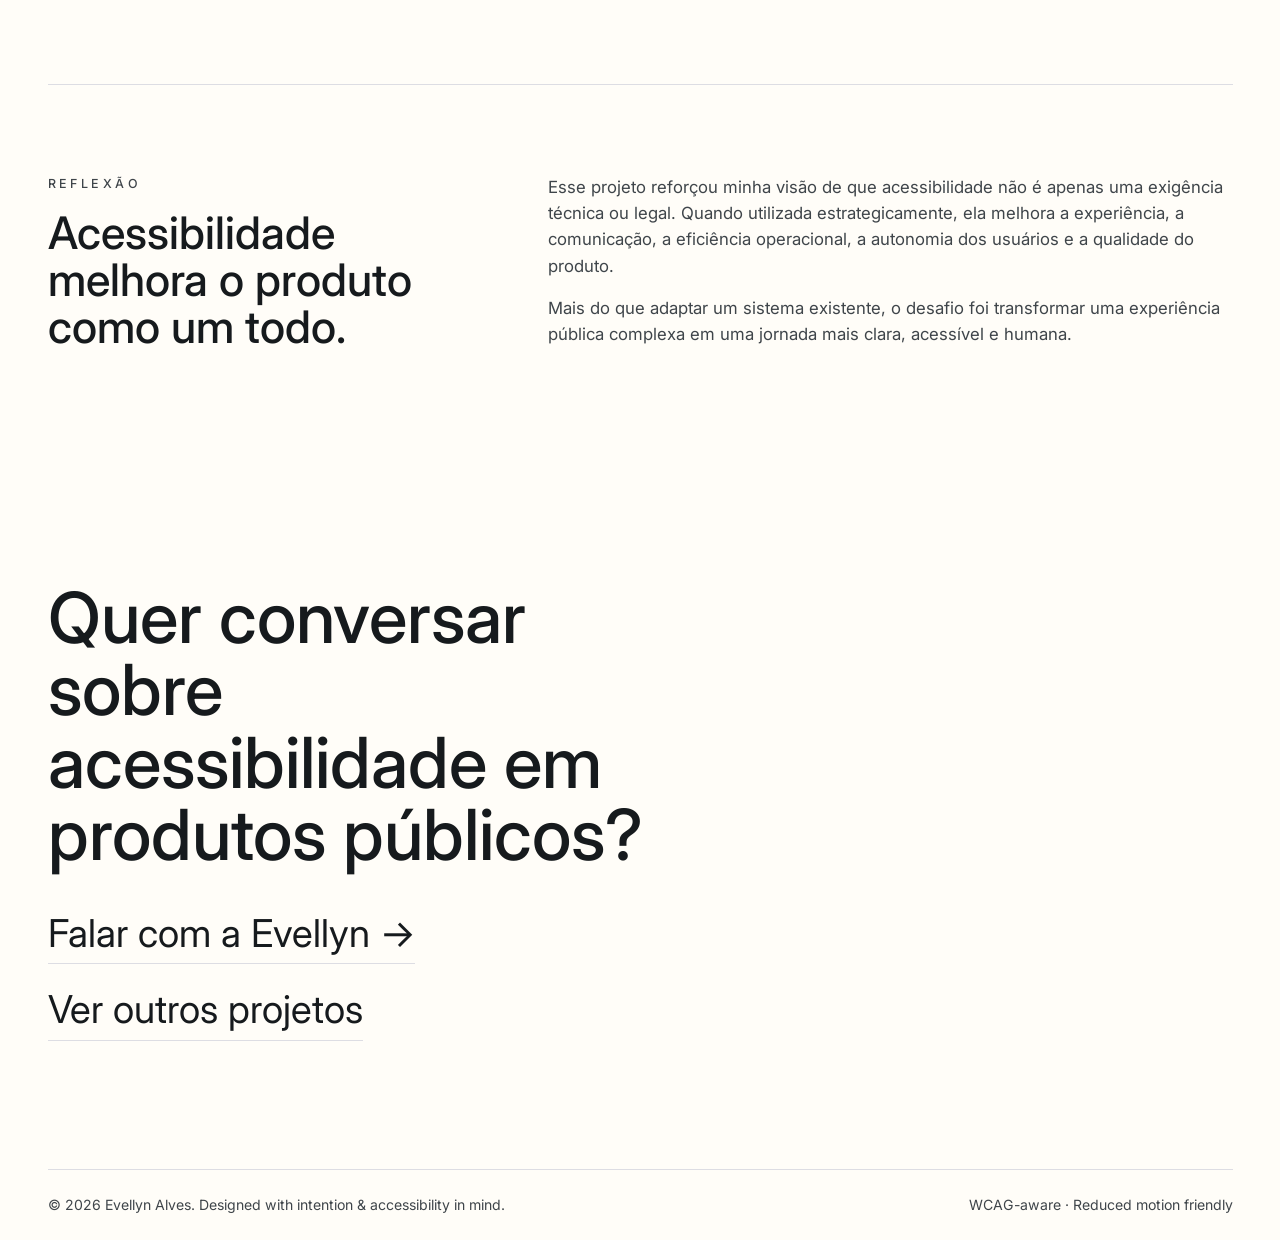
==== commit 4ede6465: "edicao" ====
--- a/projetos/e-procon/index.html
+++ b/projetos/e-procon/index.html
@@ -133,7 +133,8 @@
             O objetivo era criar uma experiência mais clara, previsível, menos cansativa e
             mais eficiente para o cidadão e para a operação.
           </p>
-          <ul>
+    
+        <ul> class="tag-cloud" aria-label="Estrategias utilizadas no projeto">
             <li>Simplificação dos fluxos.</li>
             <li>Reorganização da navegação.</li>
             <li>Redução de carga cognitiva.</li>
@@ -201,7 +202,7 @@
             Os dados mostravam que o comportamento real dos usuários já era mobile. Por isso,
             a experiência foi desenhada considerando dispositivos móveis como cenário principal.
           </p>
-          <ul>
+          <ul> class="case-section" aria-label="Benefícios da abordagem mobile first">
             <li>Leitura simplificada e hierarquia visual clara.</li>
             <li>Redução de esforço cognitivo.</li>
             <li>Componentes mais acessíveis e áreas de toque adequadas.</li>
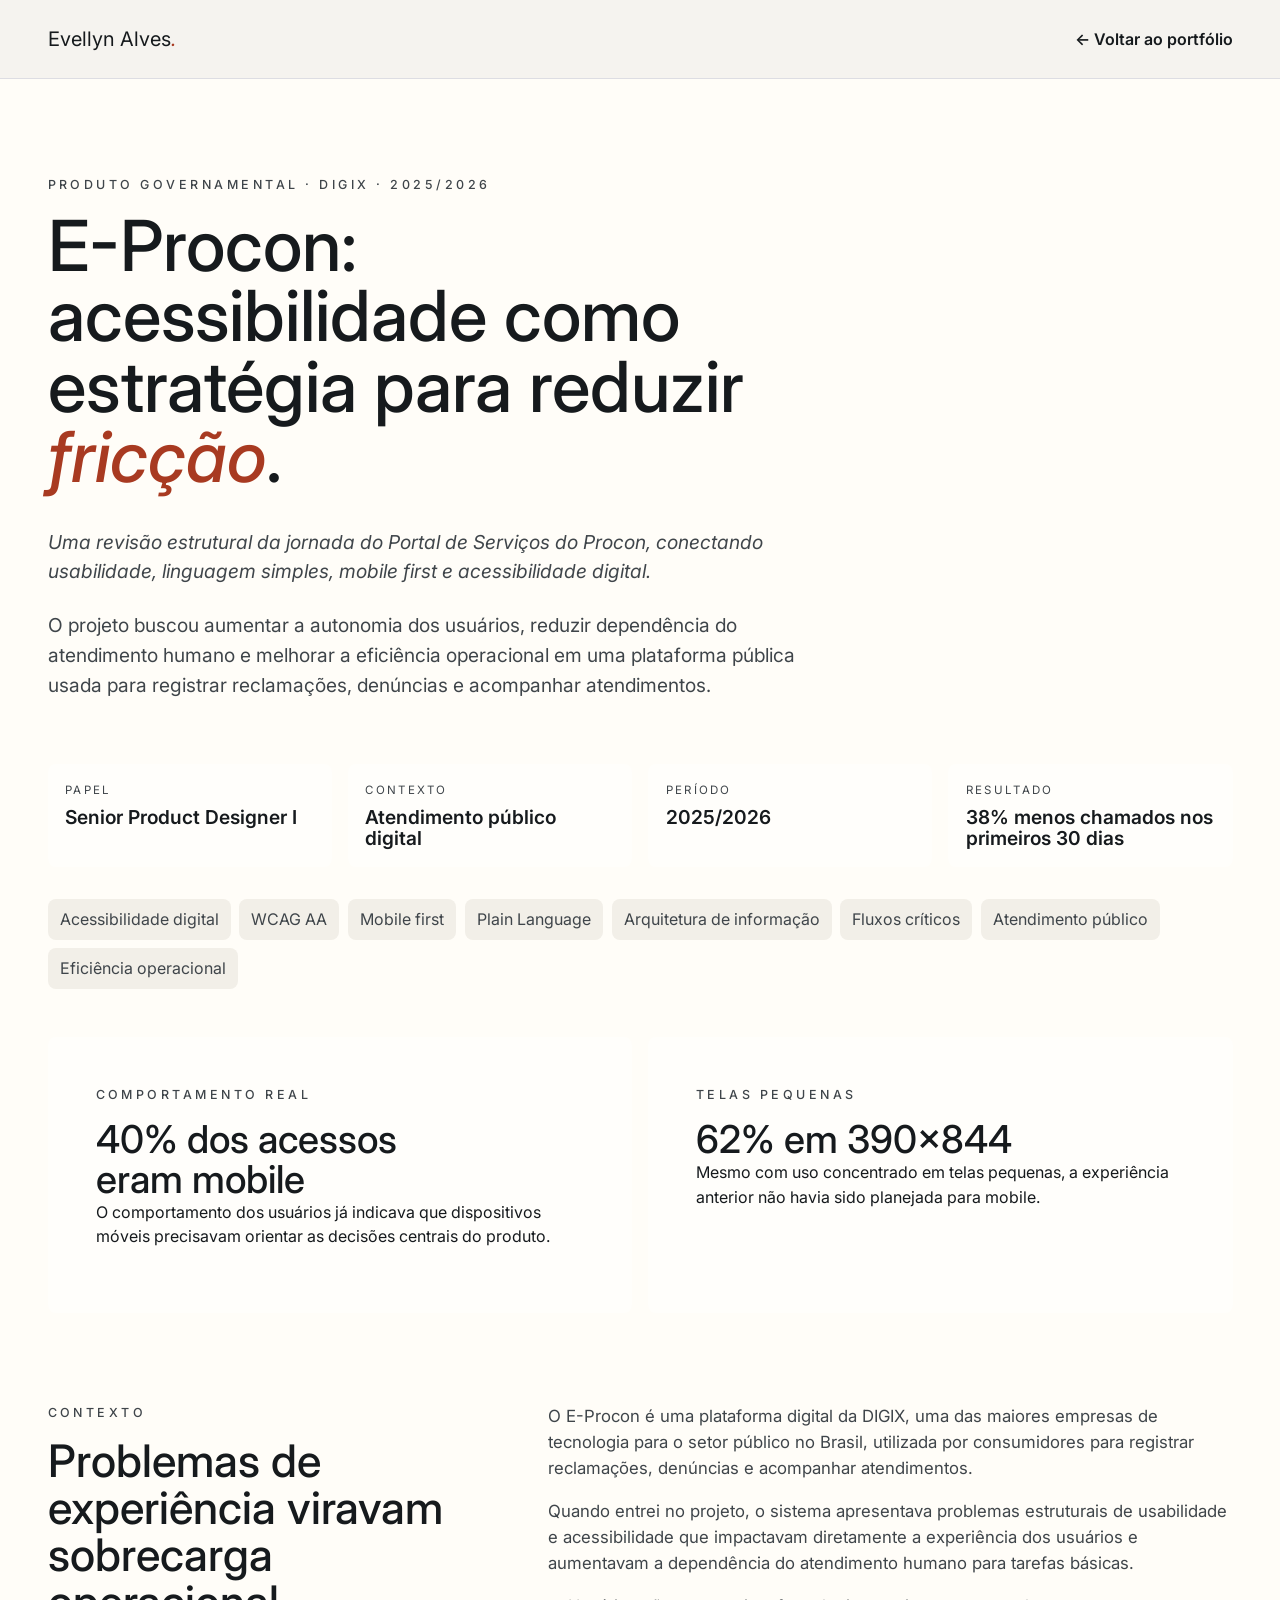
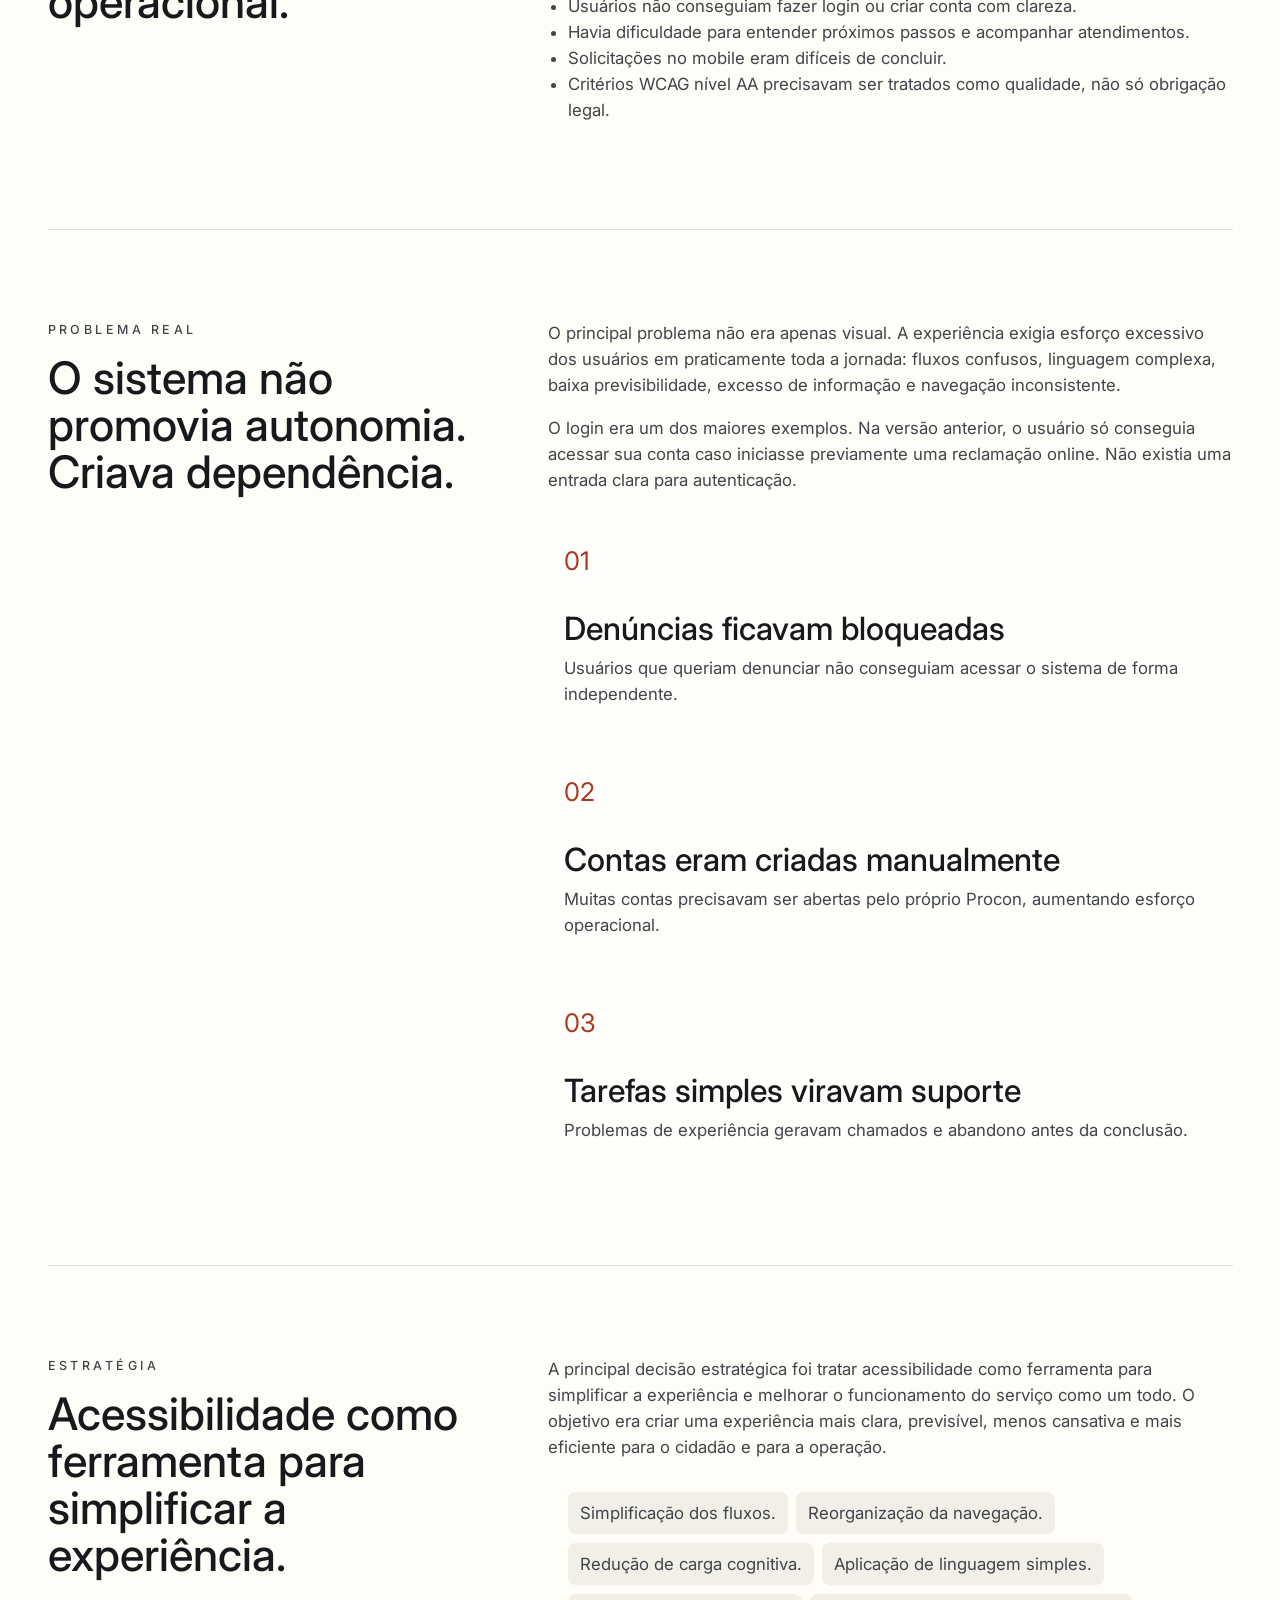
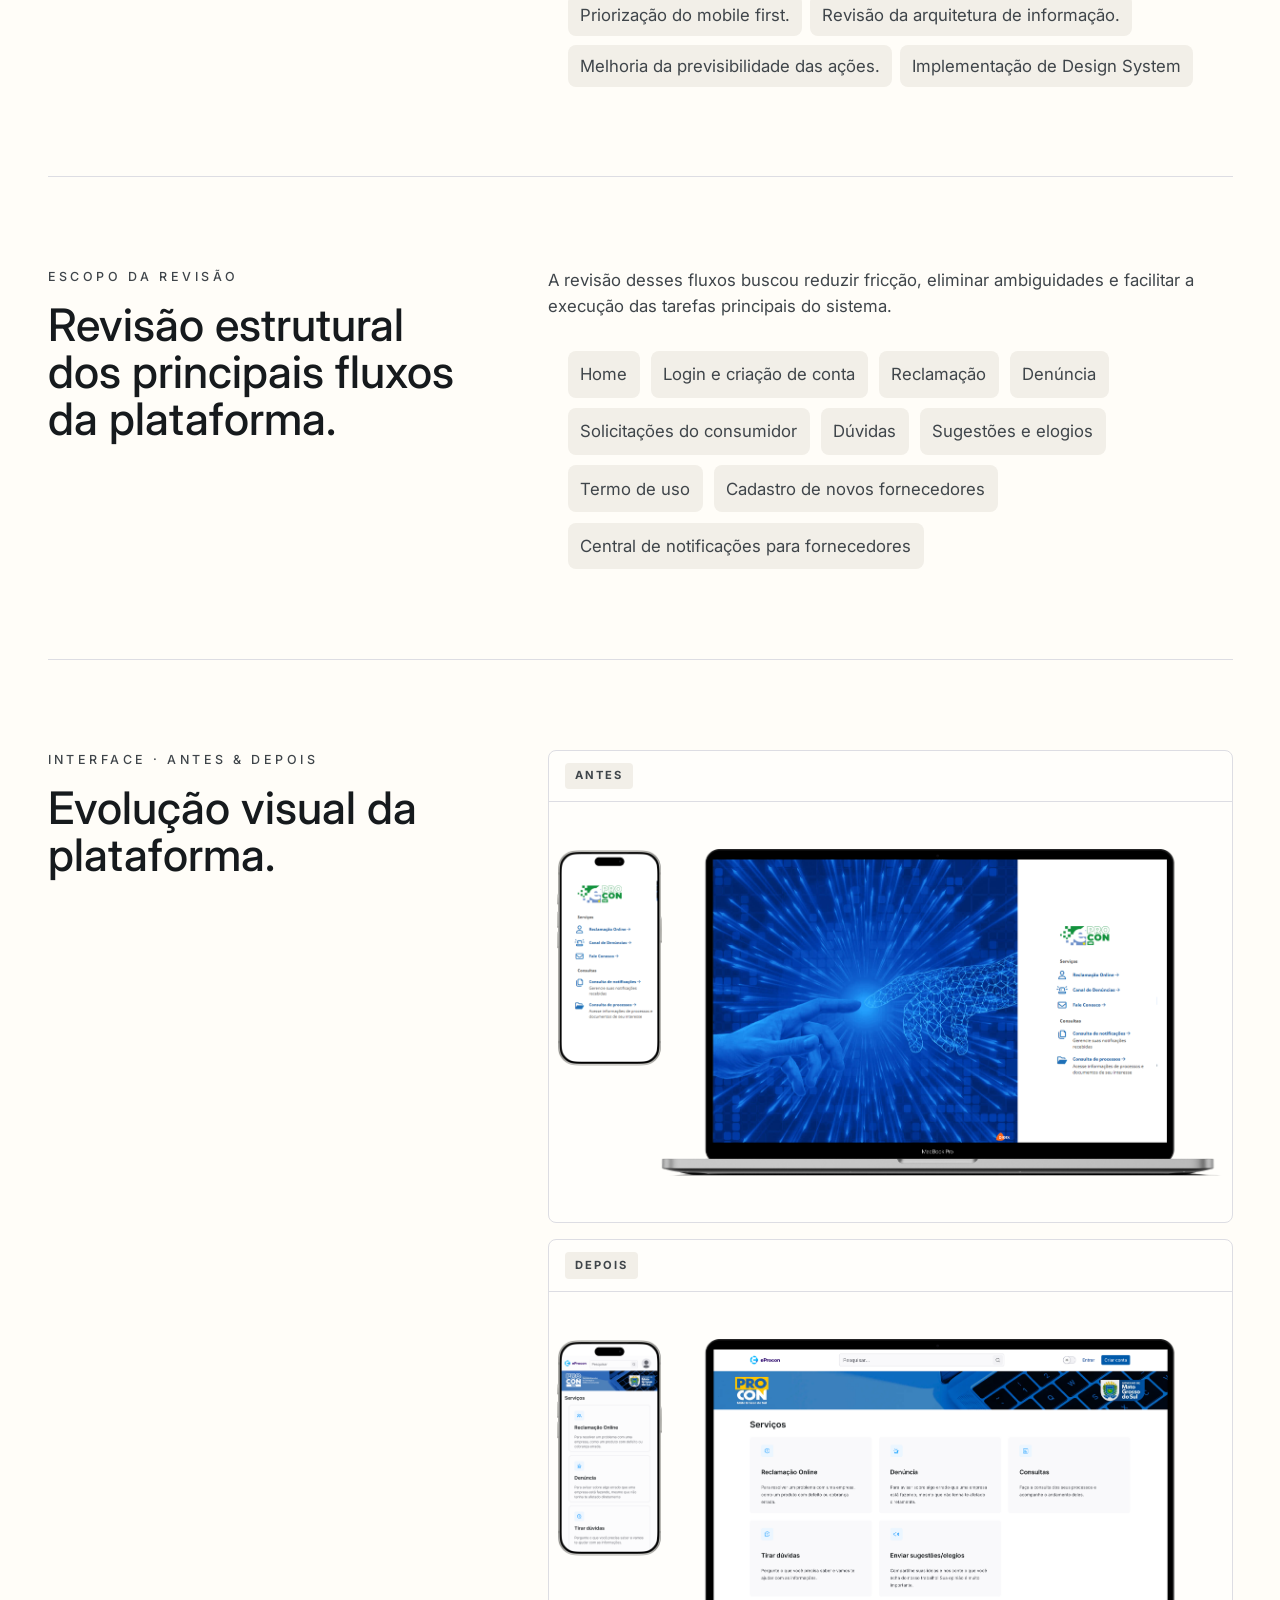
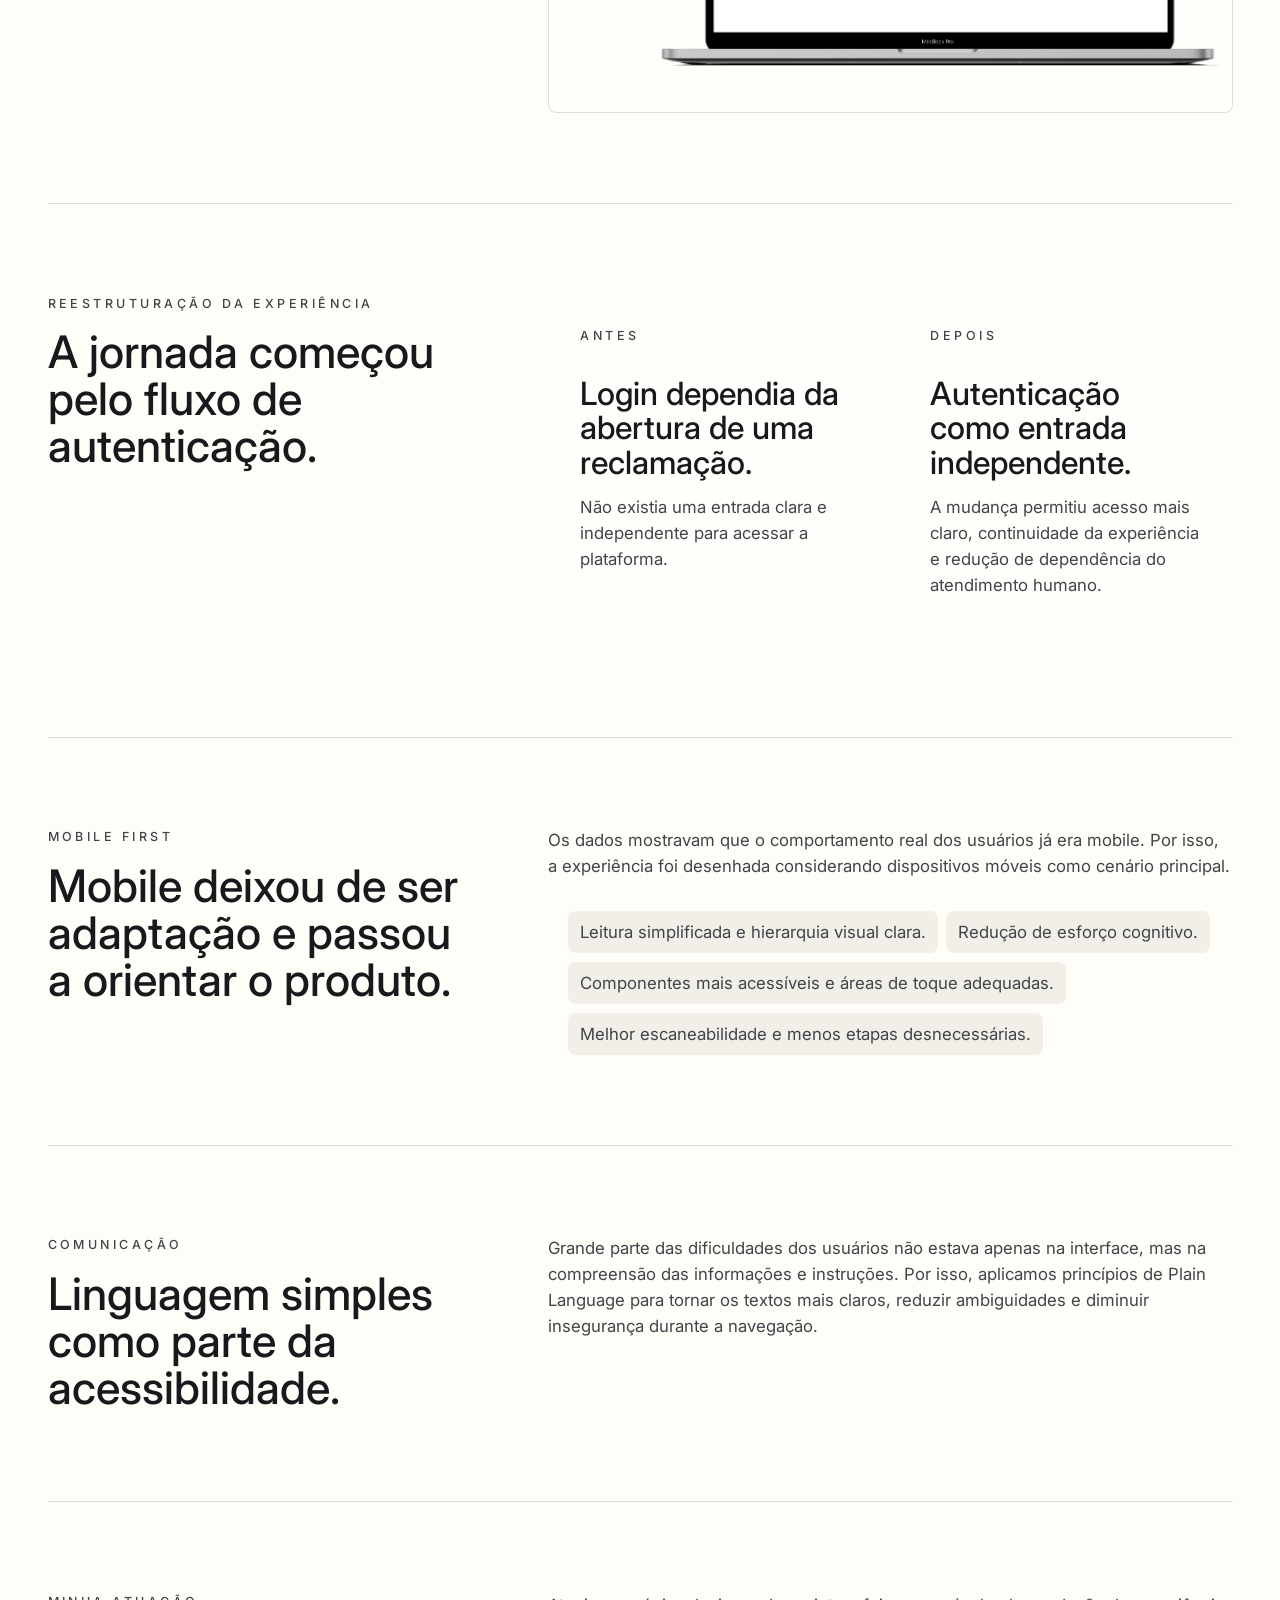
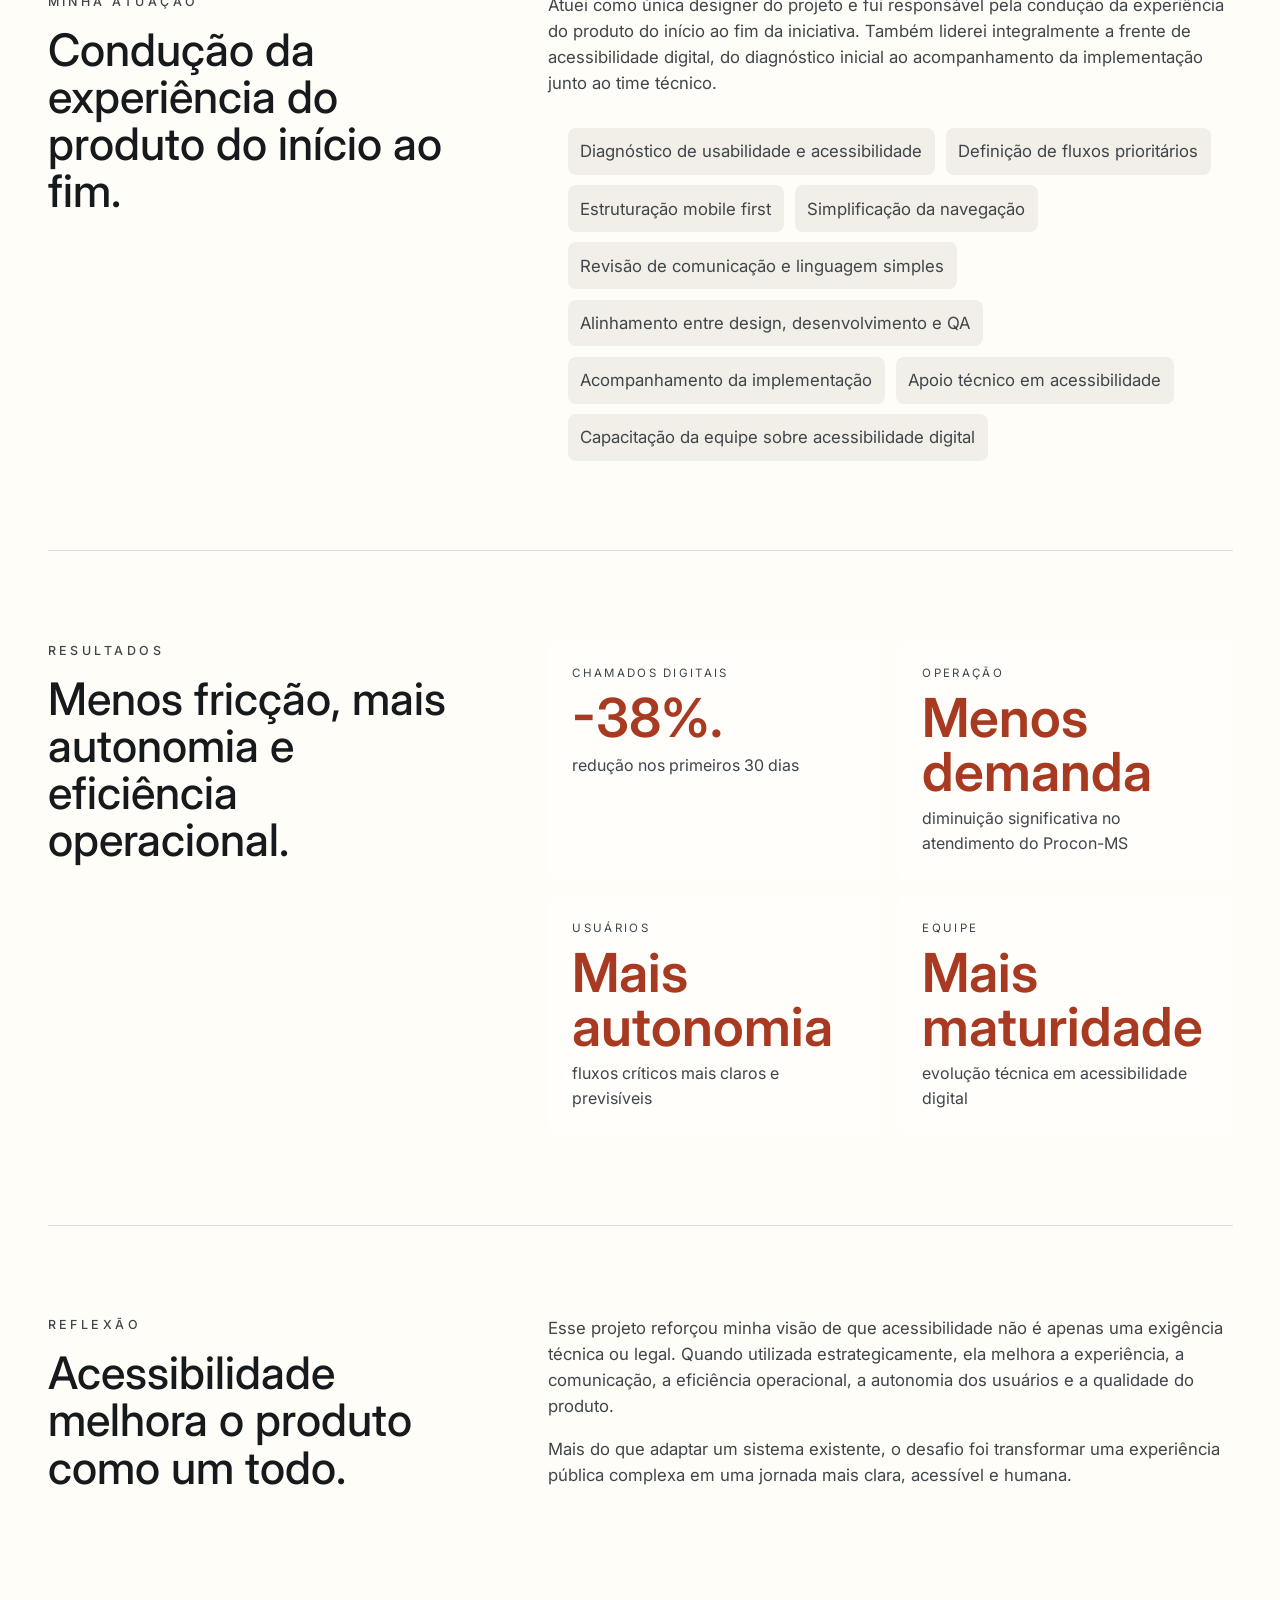
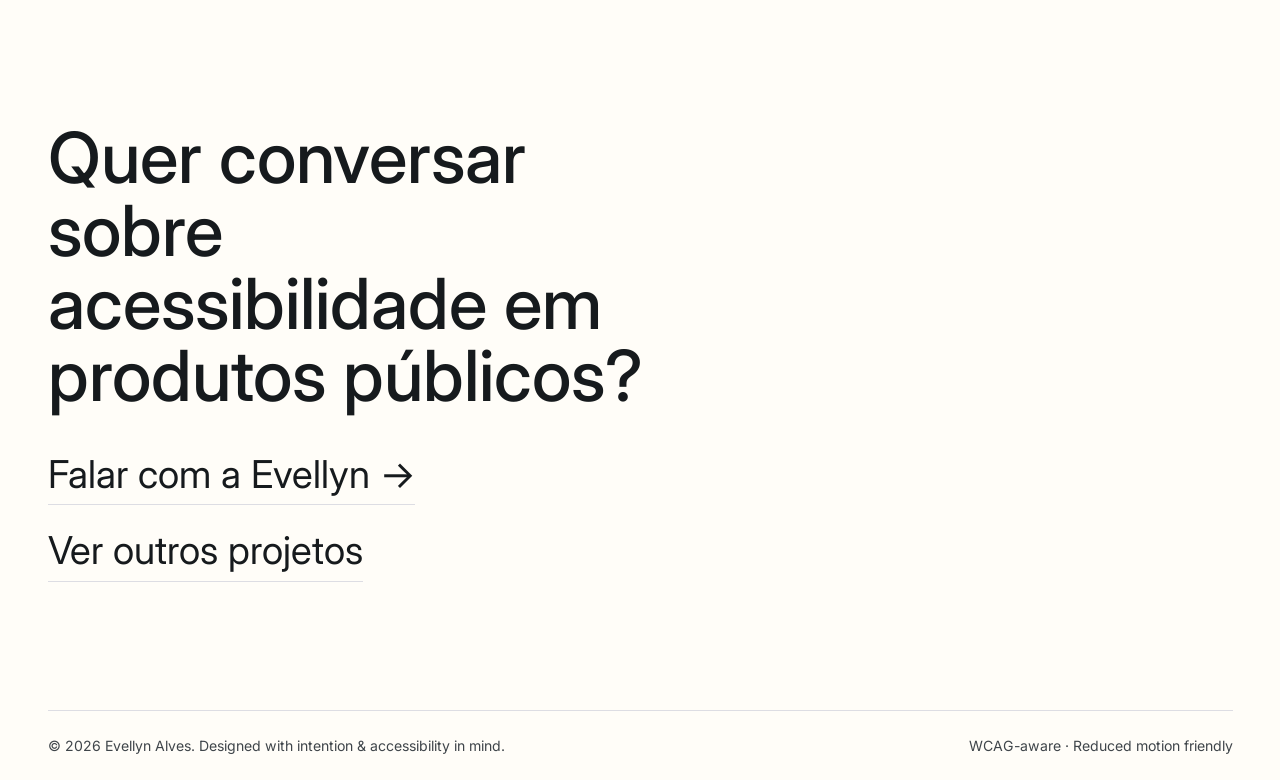
==== commit 2e183be2: "V1" ====
--- a/projetos/e-procon/index.html
+++ b/projetos/e-procon/index.html
@@ -15,6 +15,80 @@
       rel="stylesheet"
     >
     <link rel="stylesheet" href="../../styles.css">
+    <style>
+      .before-after-images {
+        grid-template-columns: minmax(0, 0.62fr) minmax(0, 1fr);
+      }
+
+      .before-after-grid {
+        display: grid;
+        grid-template-columns: 1fr;
+        gap: 1rem;
+      }
+
+      .image-card {
+        margin: 0;
+        border: 1px solid var(--faint);
+        border-radius: var(--radius);
+        background: rgba(255, 255, 255, 0.36);
+        overflow: hidden;
+      }
+
+      .image-card-header {
+        display: flex;
+        align-items: center;
+        gap: 0.5rem;
+        padding: 0.75rem 1rem;
+        border-bottom: 1px solid var(--faint);
+      }
+
+      .image-card-badge {
+        display: inline-block;
+        border-radius: 4px;
+        font-size: 0.7rem;
+        font-weight: 700;
+        letter-spacing: 0.18em;
+        text-transform: uppercase;
+        padding: 0.3rem 0.6rem;
+      }
+
+      .image-card-badge--before {
+        background: var(--soft);
+        color: var(--muted);
+      }
+
+      .image-card-badge--after {
+        background: var(--accent);
+        color: #fff;
+      }
+
+      .image-card-body {
+        display: flex;
+        align-items: center;
+        justify-content: center;
+        min-height: 420px;
+      }
+
+      .image-card-body img {
+        display: block;
+        width: 100%;
+        height: 100%;
+        object-fit: contain;
+        padding: 8px;
+        box-sizing: border-box;
+        transform: scale(1.0);
+        transform-origin: center center;
+      }
+
+      @media (max-width: 900px) {
+        .before-after-images {
+          grid-template-columns: 1fr;
+        }
+        .before-after-grid {
+          grid-template-columns: 1fr;
+        }
+      }
+    </style>
   </head>
   <body>
     <a class="skip-link" href="#main">Pular para o conteúdo principal</a>
@@ -134,7 +208,7 @@
             mais eficiente para o cidadão e para a operação.
           </p>
     
-        <ul> class="tag-cloud" aria-label="Estrategias utilizadas no projeto">
+        <ul class="tag-cloud" aria-label="Estrategias utilizadas no projeto">
             <li>Simplificação dos fluxos.</li>
             <li>Reorganização da navegação.</li>
             <li>Redução de carga cognitiva.</li>
@@ -142,6 +216,7 @@
             <li>Priorização do mobile first.</li>
             <li>Revisão da arquitetura de informação.</li>
             <li>Melhoria da previsibilidade das ações.</li>
+            <li>Implementação de Design System</li>
           </ul>
         </div>
       </section>
@@ -171,6 +246,39 @@
         </div>
       </section>
 
+      <section class="case-section before-after-images" aria-labelledby="before-after-title">
+        <div>
+          <p class="eyebrow">Interface · Antes &amp; Depois</p>
+          <h2 id="before-after-title">Evolução visual da plataforma.</h2>
+        </div>
+        <div class="before-after-grid">
+          <figure class="image-card">
+            <div class="image-card-header">
+              <span class="image-card-badge image-card-badge--before">Antes</span>
+            </div>
+            <div class="image-card-body">
+              <img
+                src="Antes.png"
+                alt="Interface anterior do E-Procon"
+                loading="lazy"
+              >
+            </div>
+          </figure>
+          <figure class="image-card">
+            <div class="image-card-header">
+              <span class="image-card-badge image-card-badge--before">Depois</span>
+            </div>
+            <div class="image-card-body">
+              <img
+                src="Depois.png"
+                alt="Interface redesenhada do E-Procon"
+                loading="lazy"
+              >
+            </div>
+          </figure>
+        </div>
+      </section>
+
       <section class="case-section" aria-labelledby="auth-title">
         <div>
           <p class="eyebrow">Reestruturação da experiência</p>
@@ -202,7 +310,7 @@
             Os dados mostravam que o comportamento real dos usuários já era mobile. Por isso,
             a experiência foi desenhada considerando dispositivos móveis como cenário principal.
           </p>
-          <ul> class="case-section" aria-label="Benefícios da abordagem mobile first">
+          <ul class="tag-cloud" aria-label="Benefícios da abordagem mobile first">
             <li>Leitura simplificada e hierarquia visual clara.</li>
             <li>Redução de esforço cognitivo.</li>
             <li>Componentes mais acessíveis e áreas de toque adequadas.</li>
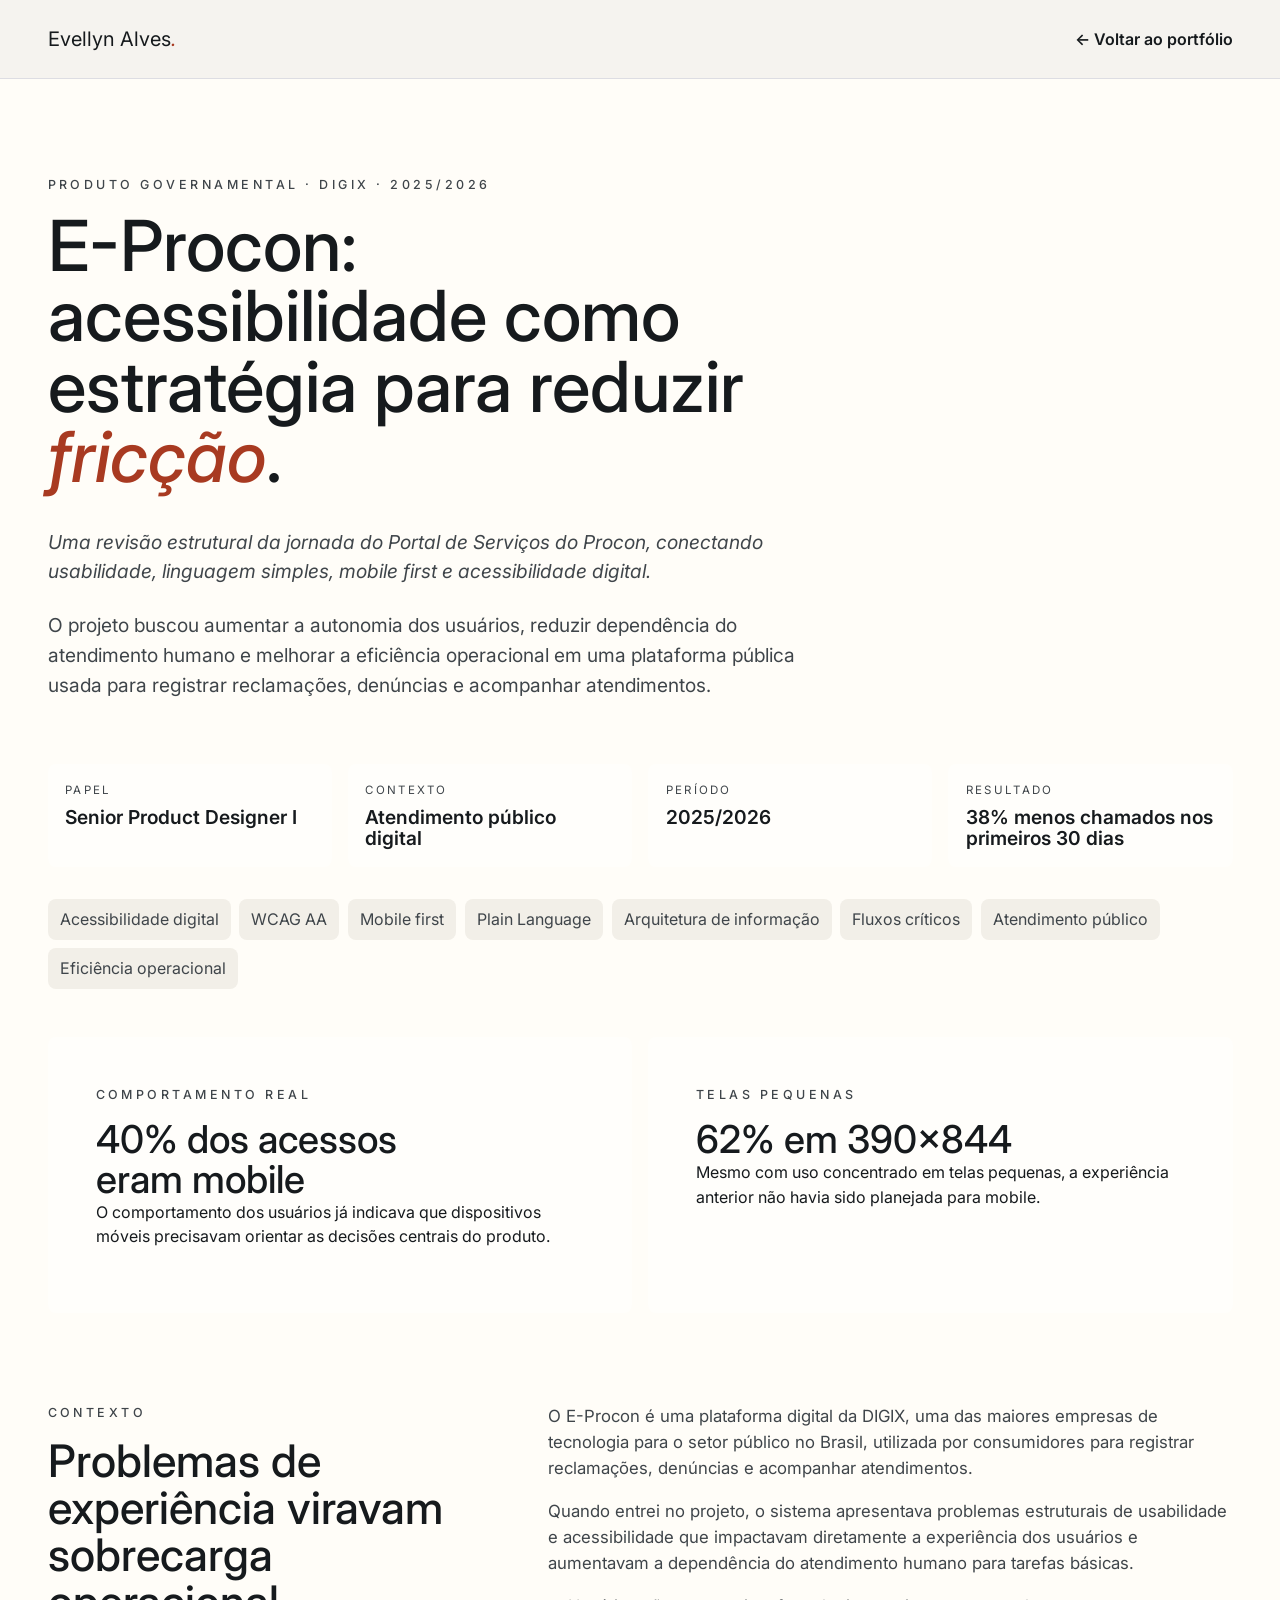
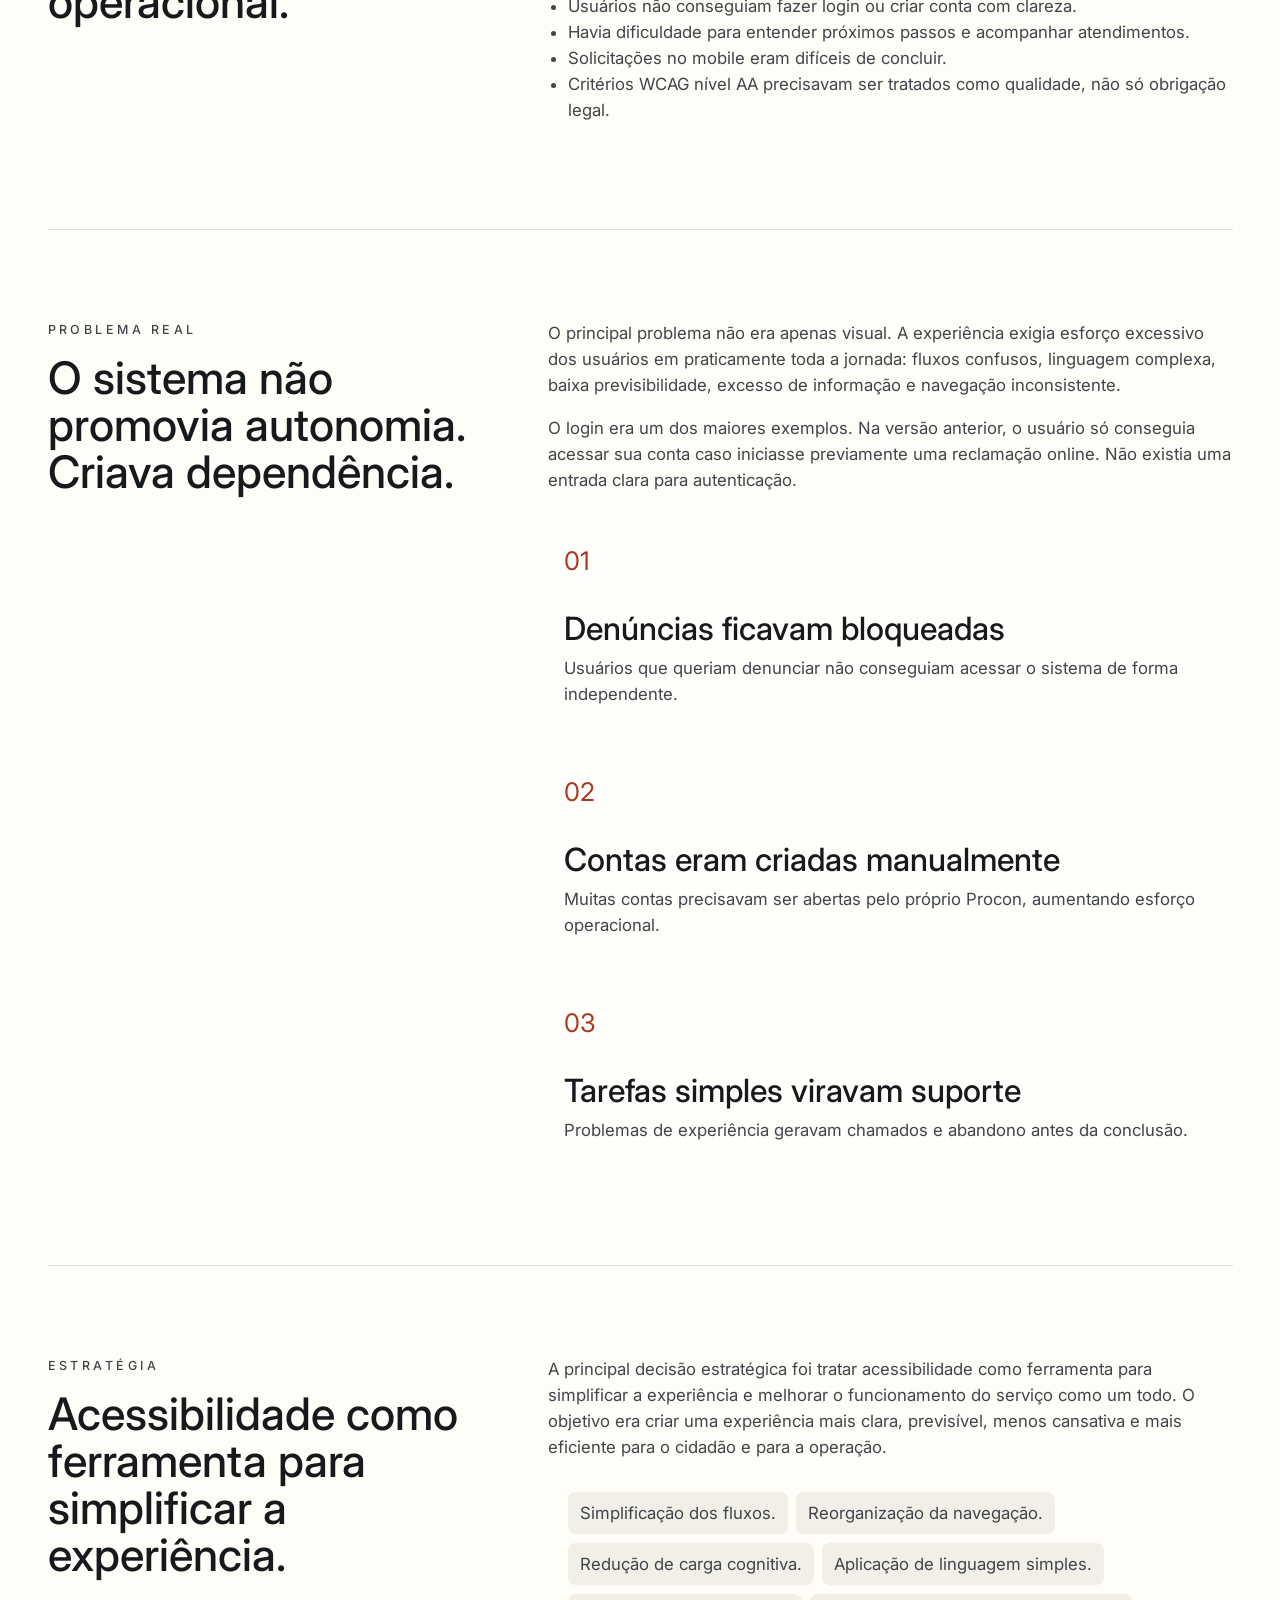
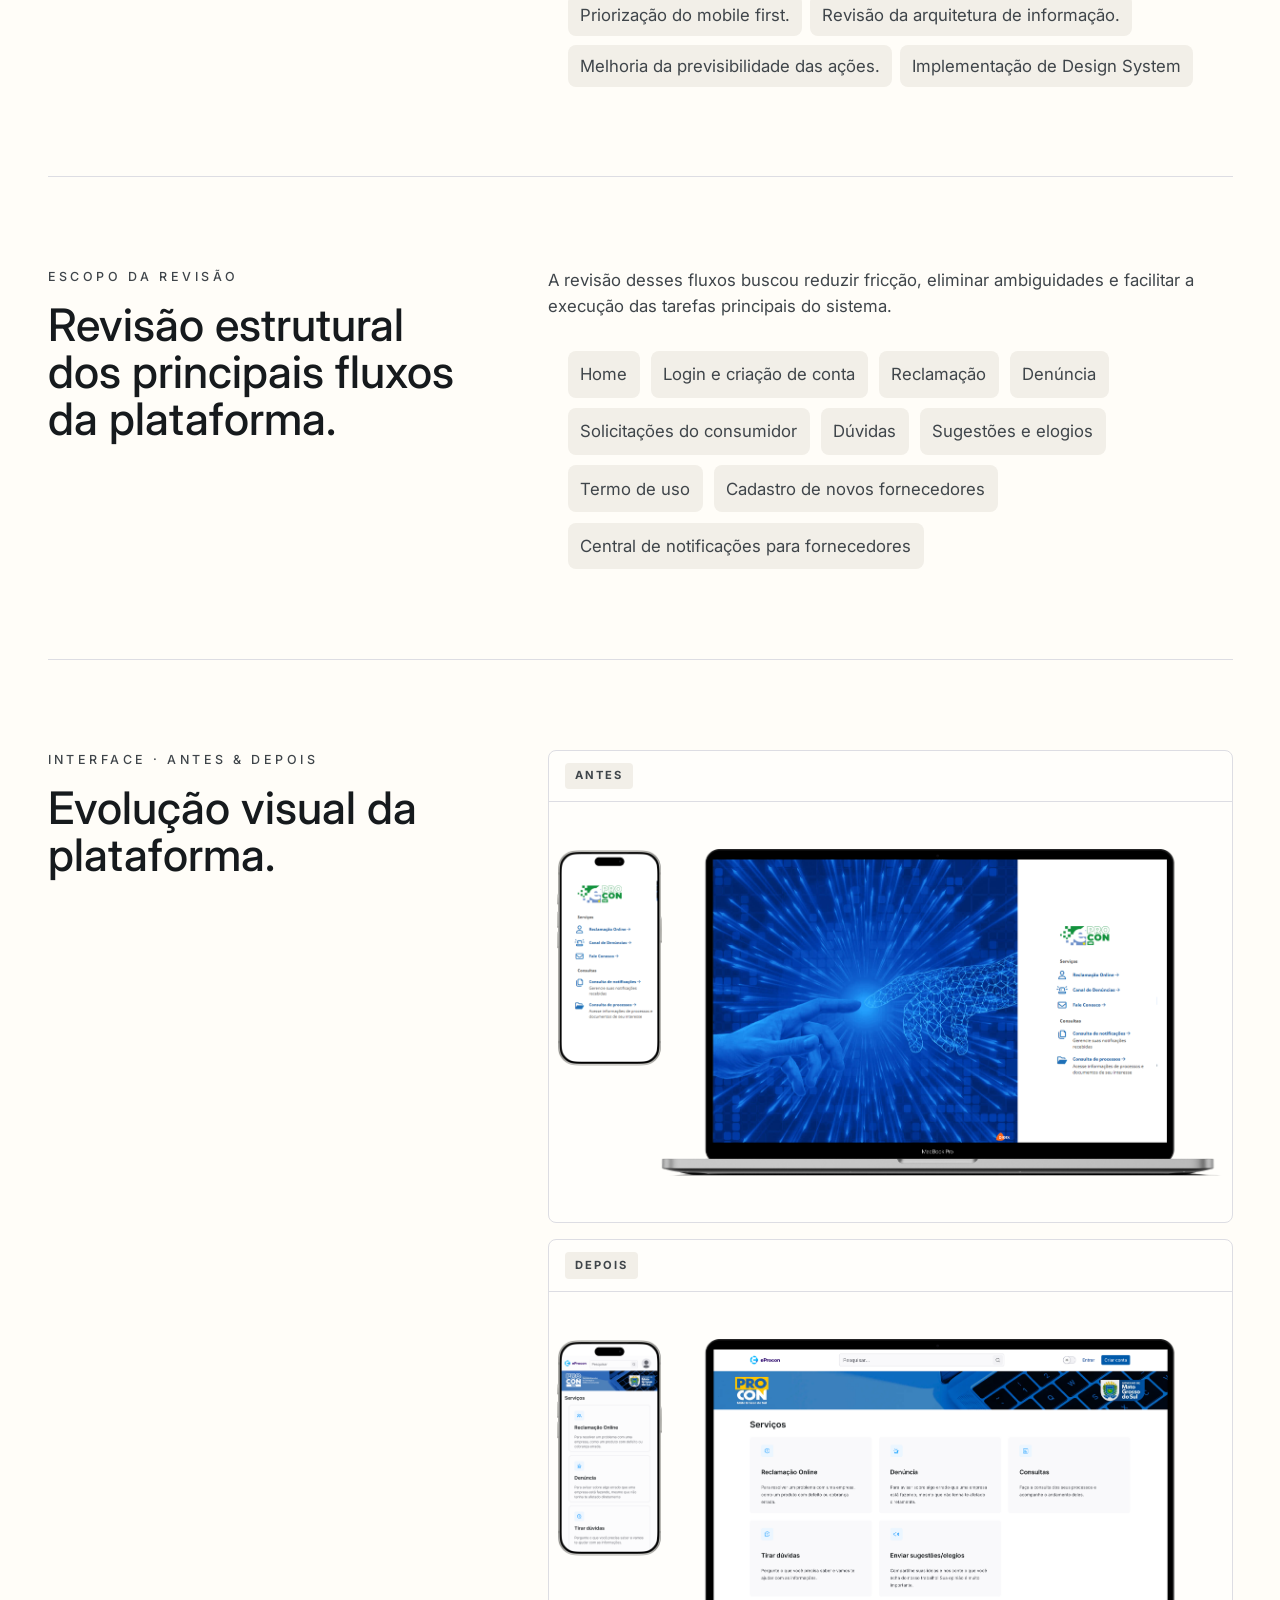
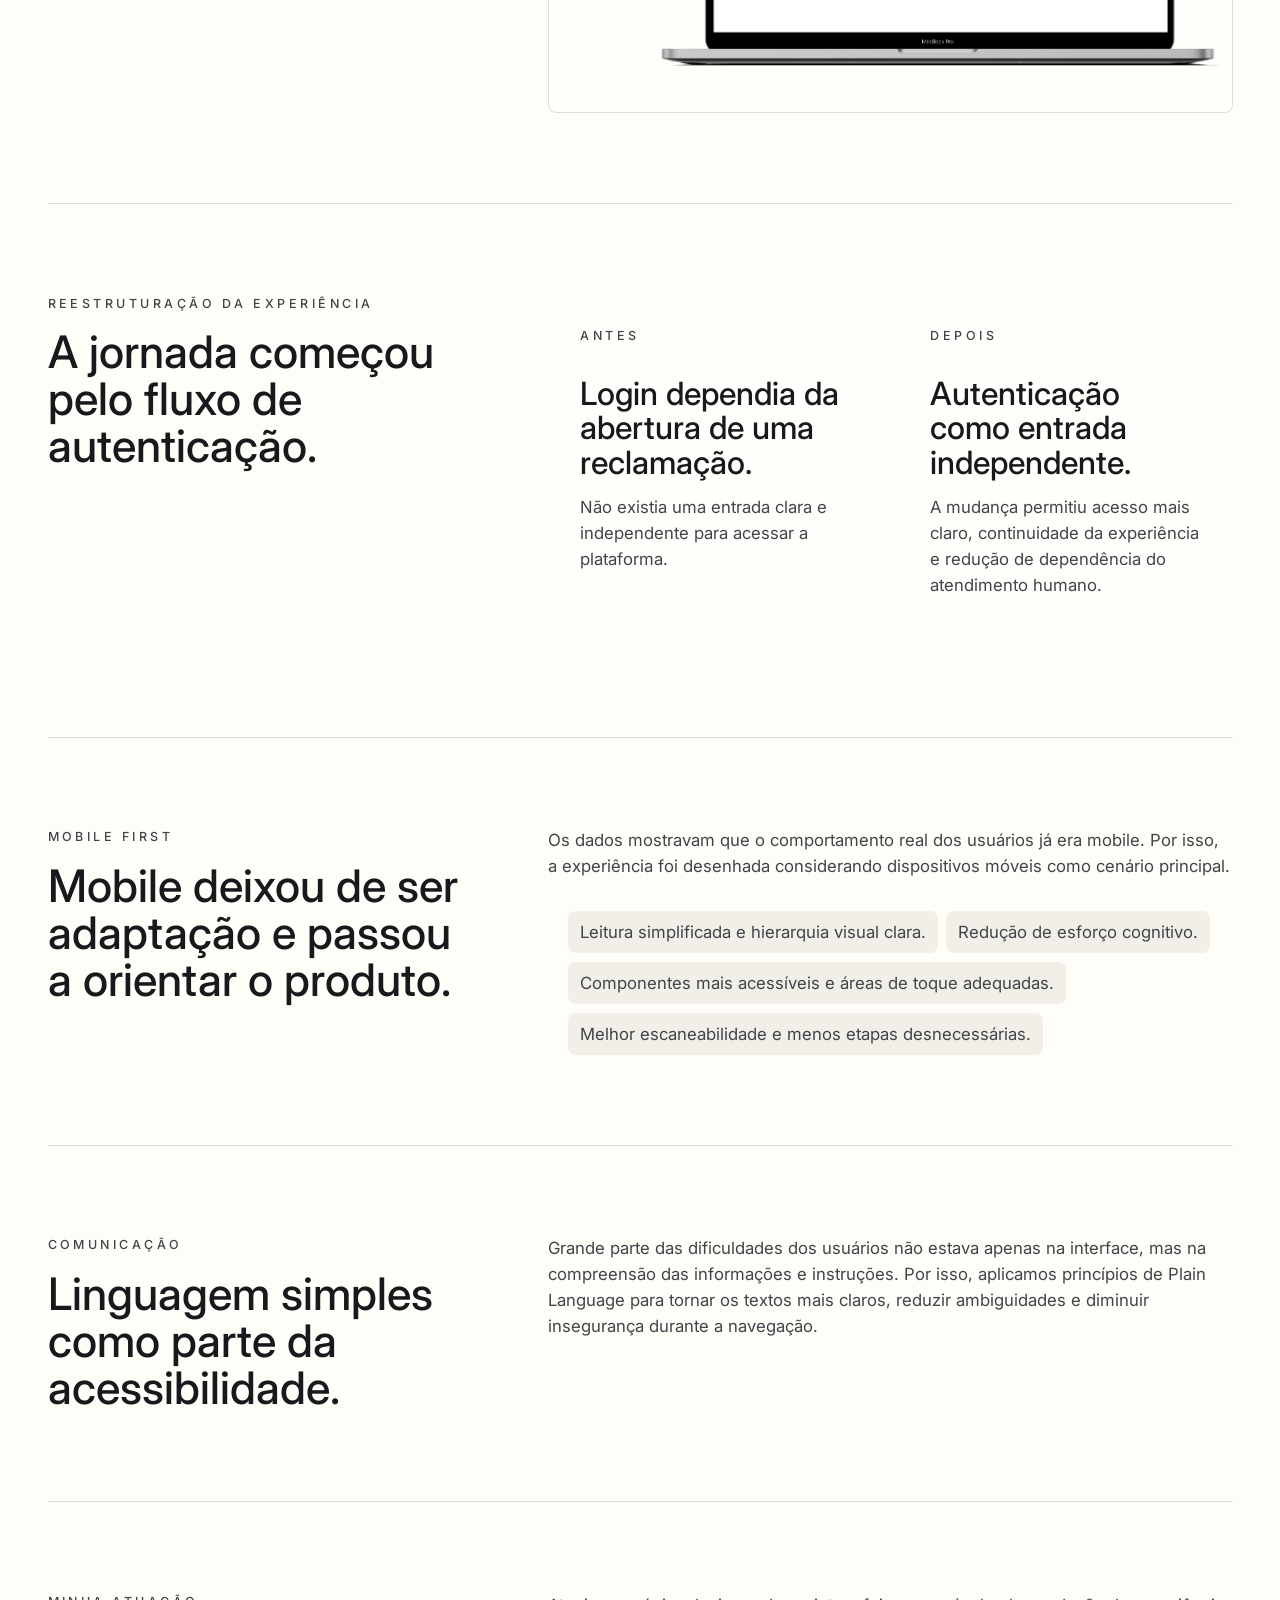
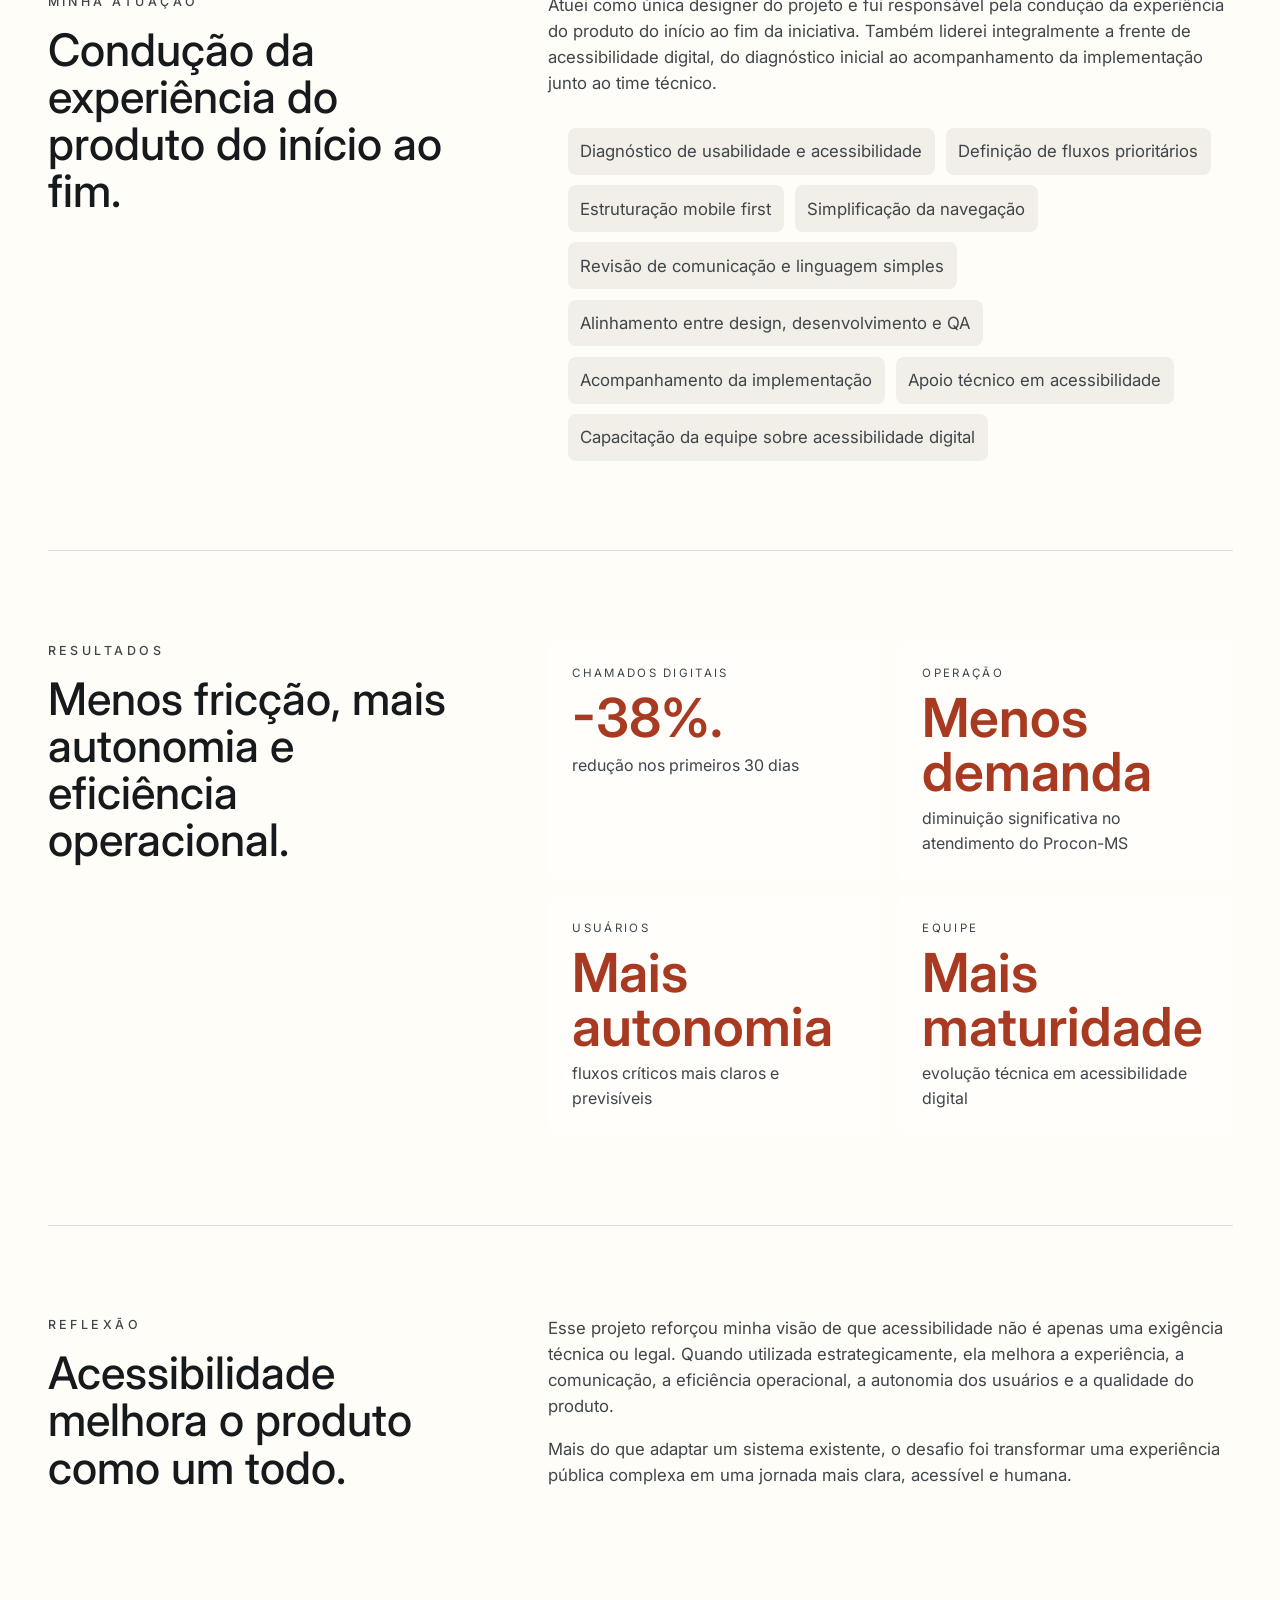
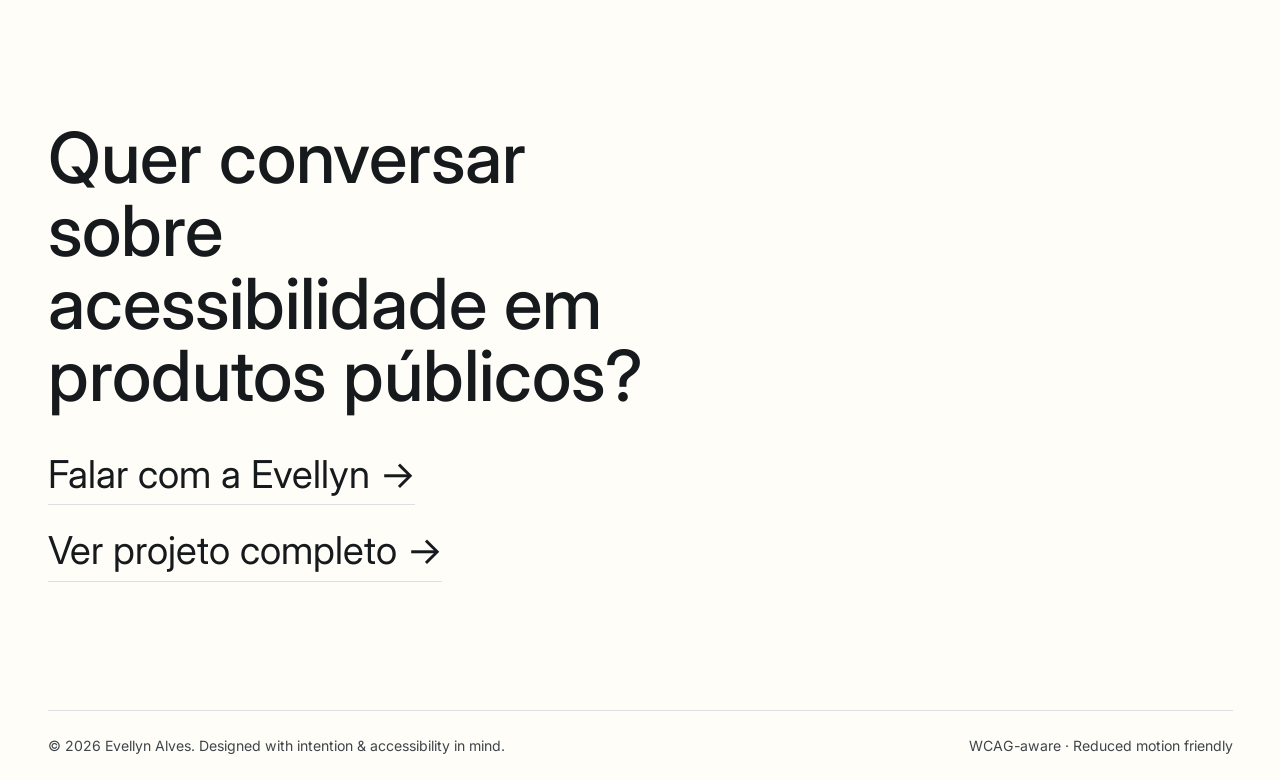
==== commit c3f88ad2: "e-procon" ====
--- a/projetos/e-procon/index.html
+++ b/projetos/e-procon/index.html
@@ -395,7 +395,7 @@
       <section class="case-contact" aria-labelledby="case-contact-title">
         <h2 id="case-contact-title">Quer conversar sobre acessibilidade em produtos públicos?</h2>
         <a href="mailto:evellyn.mf.alves@gmail.com?subject=Projeto%20com%20foco%20em%20acessibilidade">Falar com a Evellyn →</a>
-        <a href="../../">Ver outros projetos</a>
+        <a href="https://portalservicos.procon.ms.gov.br" target="_blank" rel="noreferrer">Ver projeto completo →</a>
       </section>
     </main>
 
